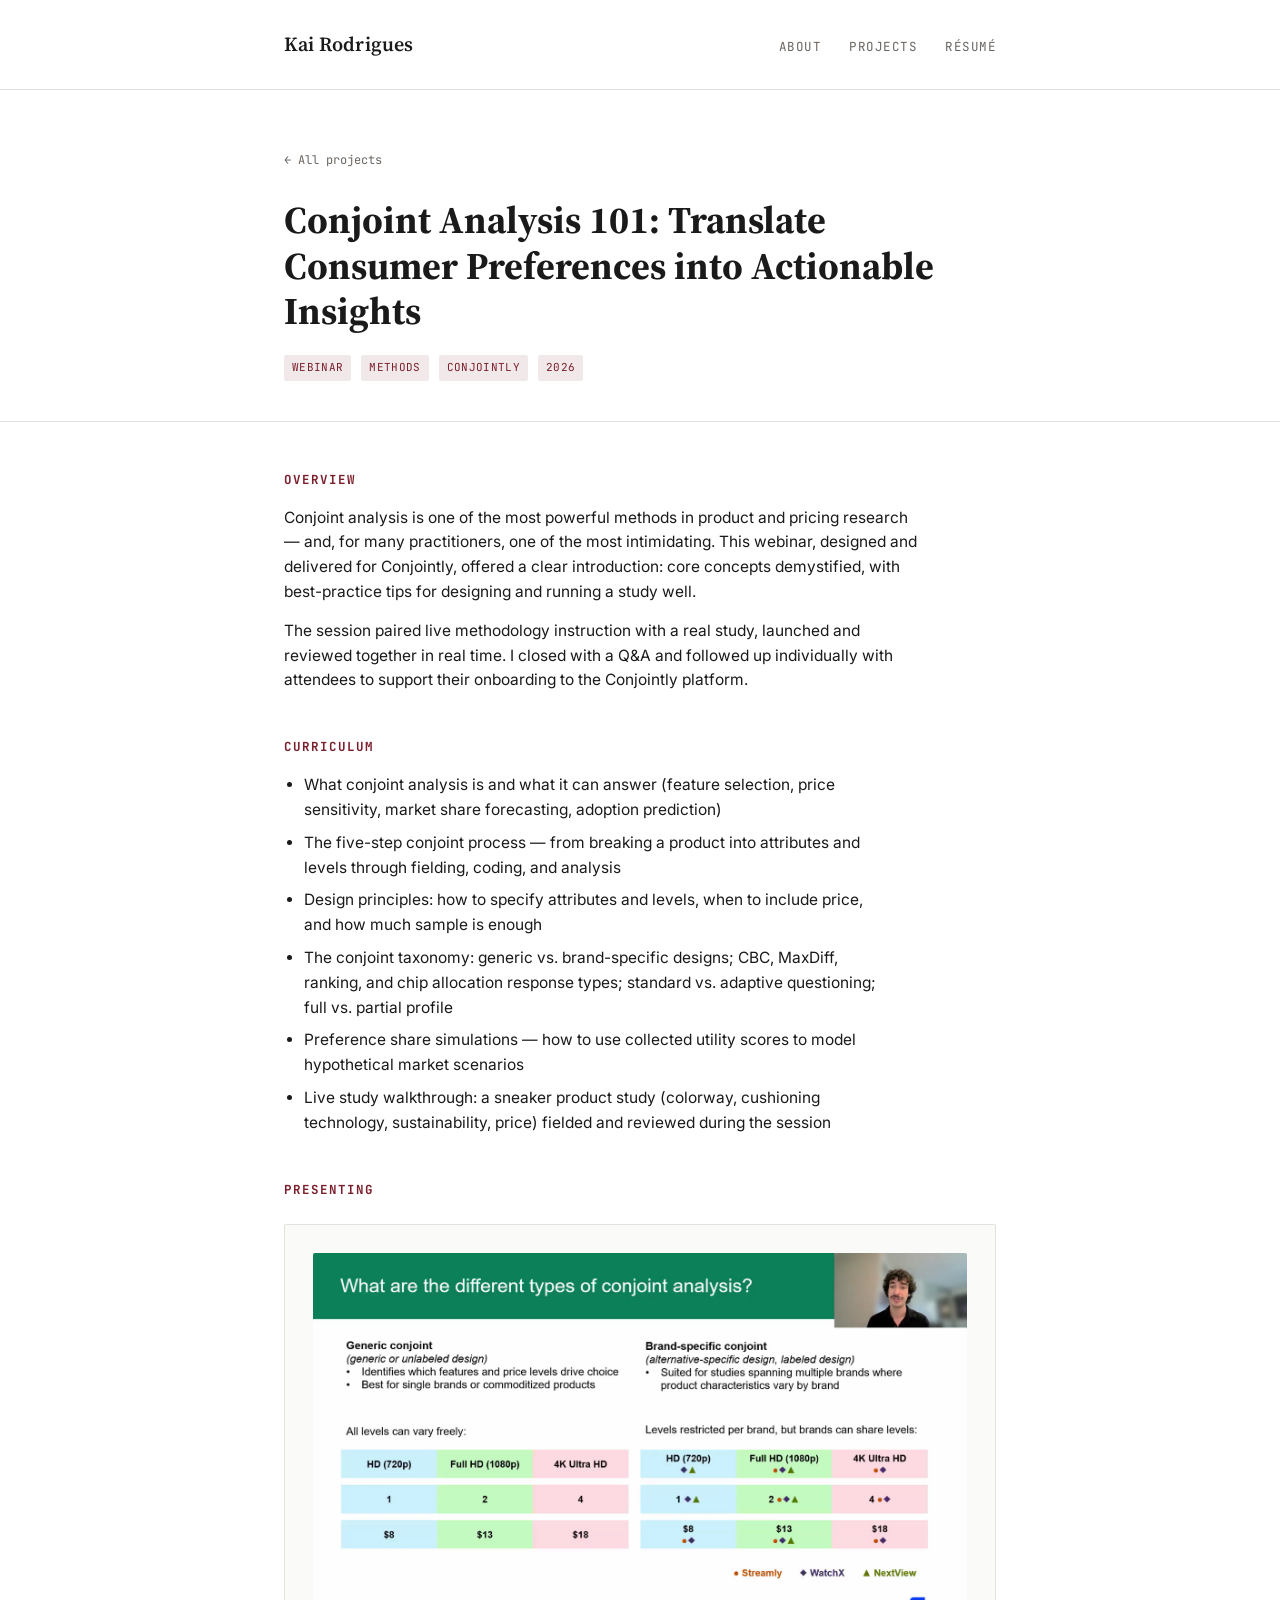
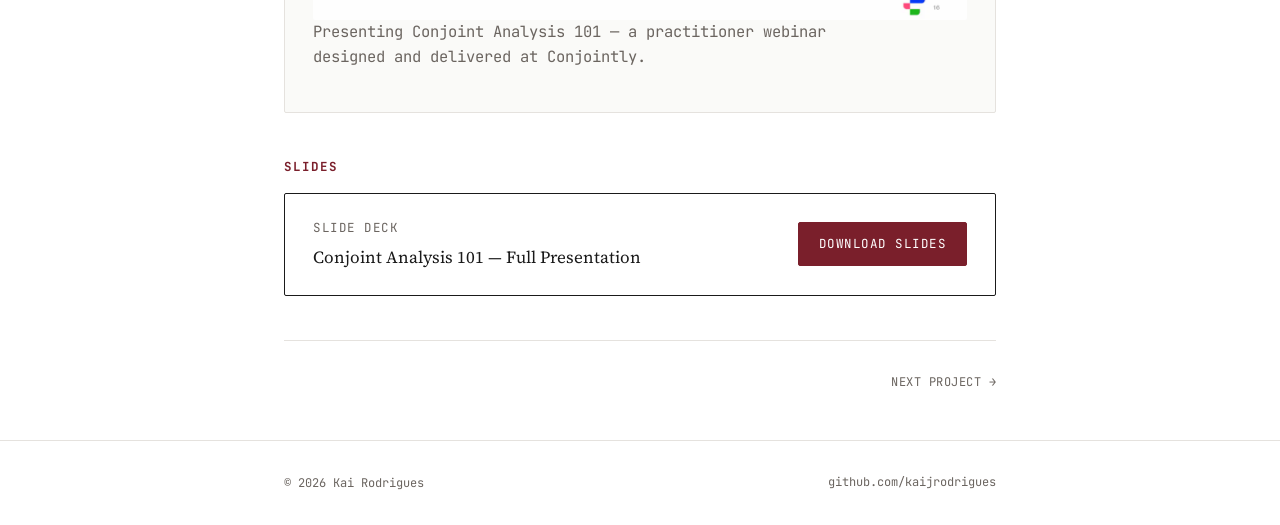
==== projects/project1.html @ 9edfd17b "Fixed presentation of Conjoint Analysis 101 image" ====
<!DOCTYPE html>
<html lang="en">
<head>
<meta charset="UTF-8">
<meta name="viewport" content="width=device-width, initial-scale=1.0">
<title>Conjoint Analysis 101 — Kai Rodrigues</title>
<meta name="description" content="Practitioner webinar designed and delivered by Kai Rodrigues on conjoint analysis methodology — from study design to preference share simulations.">
<link rel="stylesheet" href="../assets/style.css">
</head>
<body>

<header class="site-header">
  <div class="wrap">
    <span class="name">Kai Rodrigues</span>
    <nav>
      <a href="../index.html#about">About</a>
      <a href="../index.html#projects">Projects</a>
      <a href="../assets/resume.pdf">Résumé</a>
    </nav>
  </div>
</header>

<section class="project-hero">
  <div class="wrap">
    <a class="breadcrumb" href="../index.html#projects">&larr; All projects</a>
    <h1>Conjoint Analysis 101: Translate Consumer Preferences into Actionable Insights</h1>
    <div class="meta-row">
      <span class="tag">Webinar</span>
      <span class="tag">Methods</span>
      <span class="tag">Conjointly</span>
      <span class="tag">2026</span>
    </div>
  </div>
</section>

<div class="project-body">
  <div class="wrap">

    <section>
      <h2>Overview</h2>
      <p>
        Conjoint analysis is one of the most powerful methods in product and pricing
        research — and, for many practitioners, one of the most intimidating. This webinar,
        designed and delivered for Conjointly, offered a clear introduction: core concepts
        demystified, with best-practice tips for designing and running a study well.
      </p>
      <p>
        The session paired live methodology instruction with a real study, launched and
        reviewed together in real time. I closed with a Q&amp;A and followed up individually
        with attendees to support their onboarding to the Conjointly platform.
      </p>
    </section>

    <section>
      <h2>Curriculum</h2>
      <ul>
        <li>What conjoint analysis is and what it can answer (feature selection, price sensitivity, market share forecasting, adoption prediction)</li>
        <li>The five-step conjoint process — from breaking a product into attributes and levels through fielding, coding, and analysis</li>
        <li>Design principles: how to specify attributes and levels, when to include price, and how much sample is enough</li>
        <li>The conjoint taxonomy: generic vs. brand-specific designs; CBC, MaxDiff, ranking, and chip allocation response types; standard vs. adaptive questioning; full vs. partial profile</li>
        <li>Preference share simulations — how to use collected utility scores to model hypothetical market scenarios</li>
        <li>Live study walkthrough: a sneaker product study (colorway, cushioning technology, sustainability, price) fielded and reviewed during the session</li>
      </ul>
    </section>

    <section>
      <h2>Presenting</h2>
      <div class="figure">
        <img src="../assets/conjoint-webinar-presenting.png" alt="Kai Rodrigues presenting the Conjoint Analysis 101 webinar">
        <p class="figure-caption">Presenting Conjoint Analysis 101 — a practitioner webinar designed and delivered at Conjointly.</p>
      </div>
    </section>

    <section>
      <h2>Slides</h2>
      <div class="code-link-box">
        <div>
          <p class="label">Slide deck</p>
          <p class="repo-name">Conjoint Analysis 101 — Full Presentation</p>
        </div>
        <a class="btn primary" href="../assets/conjoint-analysis-101.pdf">Download slides</a>
      </div>
    </section>

    <nav class="prev-next">
      <span></span>
      <a href="project2.html">Next project &rarr;</a>
    </nav>

  </div>
</div>

<footer class="site-footer">
  <div class="wrap">
    <span>&copy; 2026 Kai Rodrigues</span>
    <a href="https://github.com/kaijrodrigues">github.com/kaijrodrigues</a>
  </div>
</footer>

</body>
</html>
---- assets/style.css ----
/* ============================================
   Kai Rodrigues — Portfolio
   Design system: white / ink / maroon
   ============================================ */

@import url('https://fonts.googleapis.com/css2?family=Source+Serif+4:opsz,wght@8..60,400;8..60,500;8..60,600&family=Inter:wght@400;500;600&family=JetBrains+Mono:wght@400;500&display=swap');

:root {
  --color-bg: #FFFFFF;
  --color-warm: #F7F4EF;
  --color-ink: #1A1A1A;
  --color-maroon: #7A1F2B;
  --color-maroon-dim: #7A1F2B1a;
  --color-muted: #6B6560;
  --color-line: #E5E2DE;

  --font-display: 'Source Serif 4', Georgia, serif;
  --font-body: 'Inter', -apple-system, sans-serif;
  --font-mono: 'JetBrains Mono', 'SF Mono', monospace;

  --content-width: 760px;
  --gutter: 24px;
}

* { box-sizing: border-box; }

html {
  scroll-behavior: smooth;
}

@media (prefers-reduced-motion: reduce) {
  html { scroll-behavior: auto; }
  * { animation-duration: 0.01ms !important; transition-duration: 0.01ms !important; }
}

body {
  margin: 0;
  background: var(--color-bg);
  color: var(--color-ink);
  font-family: var(--font-body);
  font-size: 16px;
  line-height: 1.6;
  -webkit-font-smoothing: antialiased;
}

a {
  color: var(--color-ink);
  text-decoration: none;
}

a:focus-visible,
button:focus-visible {
  outline: 2px solid var(--color-maroon);
  outline-offset: 3px;
}

.wrap {
  max-width: var(--content-width);
  margin: 0 auto;
  padding: 0 var(--gutter);
}

/* ---------- Header / Nav ---------- */

header.site-header {
  border-bottom: 1px solid var(--color-line);
  padding: 28px 0;
}

.site-header .wrap {
  display: flex;
  justify-content: space-between;
  align-items: baseline;
  flex-wrap: wrap;
  gap: 12px;
}

.site-header .name {
  font-family: var(--font-display);
  font-size: 20px;
  font-weight: 600;
  letter-spacing: 0.01em;
}

.site-header nav {
  display: flex;
  gap: 28px;
  font-family: var(--font-mono);
  font-size: 12.5px;
  letter-spacing: 0.04em;
  text-transform: uppercase;
}

.site-header nav a {
  color: var(--color-muted);
  position: relative;
  padding-bottom: 4px;
  transition: color 0.15s ease;
}

.site-header nav a:hover,
.site-header nav a.active {
  color: var(--color-ink);
}

.site-header nav a.active::after {
  content: '';
  position: absolute;
  left: 0;
  bottom: 0;
  width: 100%;
  height: 2px;
  background: var(--color-maroon);
}

/* ---------- Hero / About ---------- */

.hero {
  background: var(--color-warm);
  padding: 92px 0 72px;
  border-bottom: 1px solid var(--color-line);
}

.hero .eyebrow {
  font-family: var(--font-mono);
  font-size: 12.5px;
  letter-spacing: 0.08em;
  text-transform: uppercase;
  color: var(--color-maroon);
  margin: 0 0 18px;
  display: flex;
  align-items: center;
  gap: 10px;
}

.hero .eyebrow::before {
  content: '';
  width: 22px;
  height: 1px;
  background: var(--color-maroon);
}

.hero h1 {
  font-family: var(--font-display);
  font-size: clamp(34px, 5vw, 48px);
  line-height: 1.13;
  font-weight: 600;
  margin: 0 0 22px;
  max-width: 14ch;
}

.hero p.lede {
  font-size: 17px;
  color: var(--color-muted);
  max-width: 56ch;
  margin: 0 0 28px;
}

.hero .actions {
  display: flex;
  gap: 16px;
  flex-wrap: wrap;
}

.btn {
  font-family: var(--font-mono);
  font-size: 12.5px;
  letter-spacing: 0.04em;
  text-transform: uppercase;
  padding: 11px 20px;
  border: 1px solid var(--color-ink);
  border-radius: 2px;
  transition: background 0.15s ease, color 0.15s ease, border-color 0.15s ease;
  display: inline-flex;
  align-items: center;
  gap: 8px;
}

.btn:hover {
  background: var(--color-ink);
  color: var(--color-bg);
}

.btn.primary {
  background: var(--color-maroon);
  border-color: var(--color-maroon);
  color: var(--color-bg);
}

.btn.primary:hover {
  background: #5e1620;
  border-color: #5e1620;
}

/* ---------- About body ---------- */

.about-body {
  padding: 64px 0;
  border-bottom: 1px solid var(--color-line);
}

.about-body h2,
.section-heading {
  font-family: var(--font-mono);
  font-size: 12.5px;
  letter-spacing: 0.08em;
  text-transform: uppercase;
  color: var(--color-muted);
  margin: 0 0 24px;
  padding-bottom: 12px;
  border-bottom: 1px solid var(--color-line);
}

.about-body p {
  max-width: 62ch;
  margin: 0 0 16px;
  font-size: 15.5px;
}

.about-body p:last-child { margin-bottom: 0; }

/* ---------- Project Index ---------- */

.project-index {
  background: var(--color-warm);
  padding: 60px 0 80px;
}

.index-list {
  list-style: none;
  margin: 0;
  padding: 0;
}

.index-row {
  display: grid;
  grid-template-columns: 36px 1fr auto;
  gap: 20px;
  align-items: baseline;
  padding: 24px 12px 24px 0;
  border-bottom: 1px solid var(--color-line);
  border-radius: 3px;
  transition: padding-left 0.18s ease, background-color 0.18s ease;
}

.index-row:first-child {
  padding-top: 0;
}

.index-row a.row-link {
  position: absolute;
  inset: 0;
}

.index-row {
  position: relative;
}

.index-row:hover {
  padding-left: 8px;
  background-color: rgba(255, 255, 255, 0.72);
}

.index-row .num {
  font-family: var(--font-mono);
  font-size: 13px;
  color: var(--color-maroon);
}

.index-row .title-block h3 {
  font-family: var(--font-display);
  font-size: 19px;
  font-weight: 600;
  margin: 0 0 6px;
}

.index-row .title-block .finding {
  color: var(--color-muted);
  font-size: 14.5px;
  margin: 0;
  max-width: 52ch;
}

.index-row .tags {
  display: flex;
  gap: 8px;
  flex-wrap: wrap;
  justify-content: flex-end;
  align-self: center;
}

.tag {
  font-family: var(--font-mono);
  font-size: 11px;
  letter-spacing: 0.03em;
  text-transform: uppercase;
  color: var(--color-maroon);
  background: var(--color-maroon-dim);
  padding: 4px 8px;
  border-radius: 2px;
  white-space: nowrap;
}

/* ---------- Footer ---------- */

footer.site-footer {
  border-top: 1px solid var(--color-line);
  padding: 32px 0;
}

footer.site-footer .wrap {
  display: flex;
  justify-content: space-between;
  align-items: center;
  flex-wrap: wrap;
  gap: 12px;
  font-family: var(--font-mono);
  font-size: 12px;
  color: var(--color-muted);
}

footer.site-footer a {
  color: var(--color-muted);
  border-bottom: 1px solid transparent;
  transition: color 0.15s ease, border-color 0.15s ease;
}

footer.site-footer a:hover {
  color: var(--color-ink);
  border-color: var(--color-ink);
}

/* ---------- Project Detail Page ---------- */

.project-hero {
  padding: 56px 0 40px;
  border-bottom: 1px solid var(--color-line);
}

.breadcrumb {
  font-family: var(--font-mono);
  font-size: 12px;
  color: var(--color-muted);
  margin-bottom: 28px;
  display: inline-block;
}

.breadcrumb:hover { color: var(--color-maroon); }

.project-hero h1 {
  font-family: var(--font-display);
  font-size: clamp(28px, 4.5vw, 38px);
  line-height: 1.2;
  margin: 0 0 20px;
}

.meta-row {
  display: flex;
  gap: 10px;
  flex-wrap: wrap;
  margin-bottom: 0;
}

.project-body {
  padding: 48px 0;
}

.project-body section {
  margin-bottom: 44px;
}

.project-body section:last-child { margin-bottom: 0; }

.project-body h2 {
  font-family: var(--font-mono);
  font-size: 12.5px;
  letter-spacing: 0.08em;
  text-transform: uppercase;
  color: var(--color-maroon);
  margin: 0 0 16px;
}

.project-body p {
  max-width: 64ch;
  font-size: 15.5px;
  margin: 0 0 14px;
}

.project-body ul {
  max-width: 60ch;
  padding-left: 20px;
  font-size: 15.5px;
}

.project-body li { margin-bottom: 8px; }

.figure {
  border: 1px solid var(--color-line);
  border-radius: 2px;
  padding: 28px;
  background: #FAFAF8;
  margin: 24px 0;
}

.figure img {
  width: 100%;
  display: block;
  border-radius: 2px;
}

.figure-caption {
  font-family: var(--font-mono);
  font-size: 12px;
  color: var(--color-muted);
  margin-top: 14px;
  margin-bottom: 0;
}

.code-link-box {
  border: 1px solid var(--color-ink);
  border-radius: 2px;
  padding: 24px 28px;
  display: flex;
  justify-content: space-between;
  align-items: center;
  flex-wrap: wrap;
  gap: 16px;
}

.code-link-box .label {
  font-family: var(--font-mono);
  font-size: 12.5px;
  color: var(--color-muted);
  letter-spacing: 0.04em;
  text-transform: uppercase;
  margin: 0 0 6px;
}

.code-link-box .repo-name {
  font-family: var(--font-display);
  font-size: 17px;
  margin: 0;
}

.prev-next {
  display: flex;
  justify-content: space-between;
  border-top: 1px solid var(--color-line);
  padding-top: 32px;
  margin-top: 8px;
}

.prev-next a {
  font-family: var(--font-mono);
  font-size: 12px;
  text-transform: uppercase;
  letter-spacing: 0.04em;
  color: var(--color-muted);
}

.prev-next a:hover { color: var(--color-maroon); }

/* ---------- Responsive ---------- */

@media (max-width: 600px) {
  .index-row {
    grid-template-columns: 1fr;
    gap: 10px;
  }
  .index-row .tags {
    justify-content: flex-start;
  }
  .site-header nav {
    gap: 16px;
  }
  .hero { padding: 56px 0 48px; }
  .code-link-box { flex-direction: column; align-items: flex-start; }
}
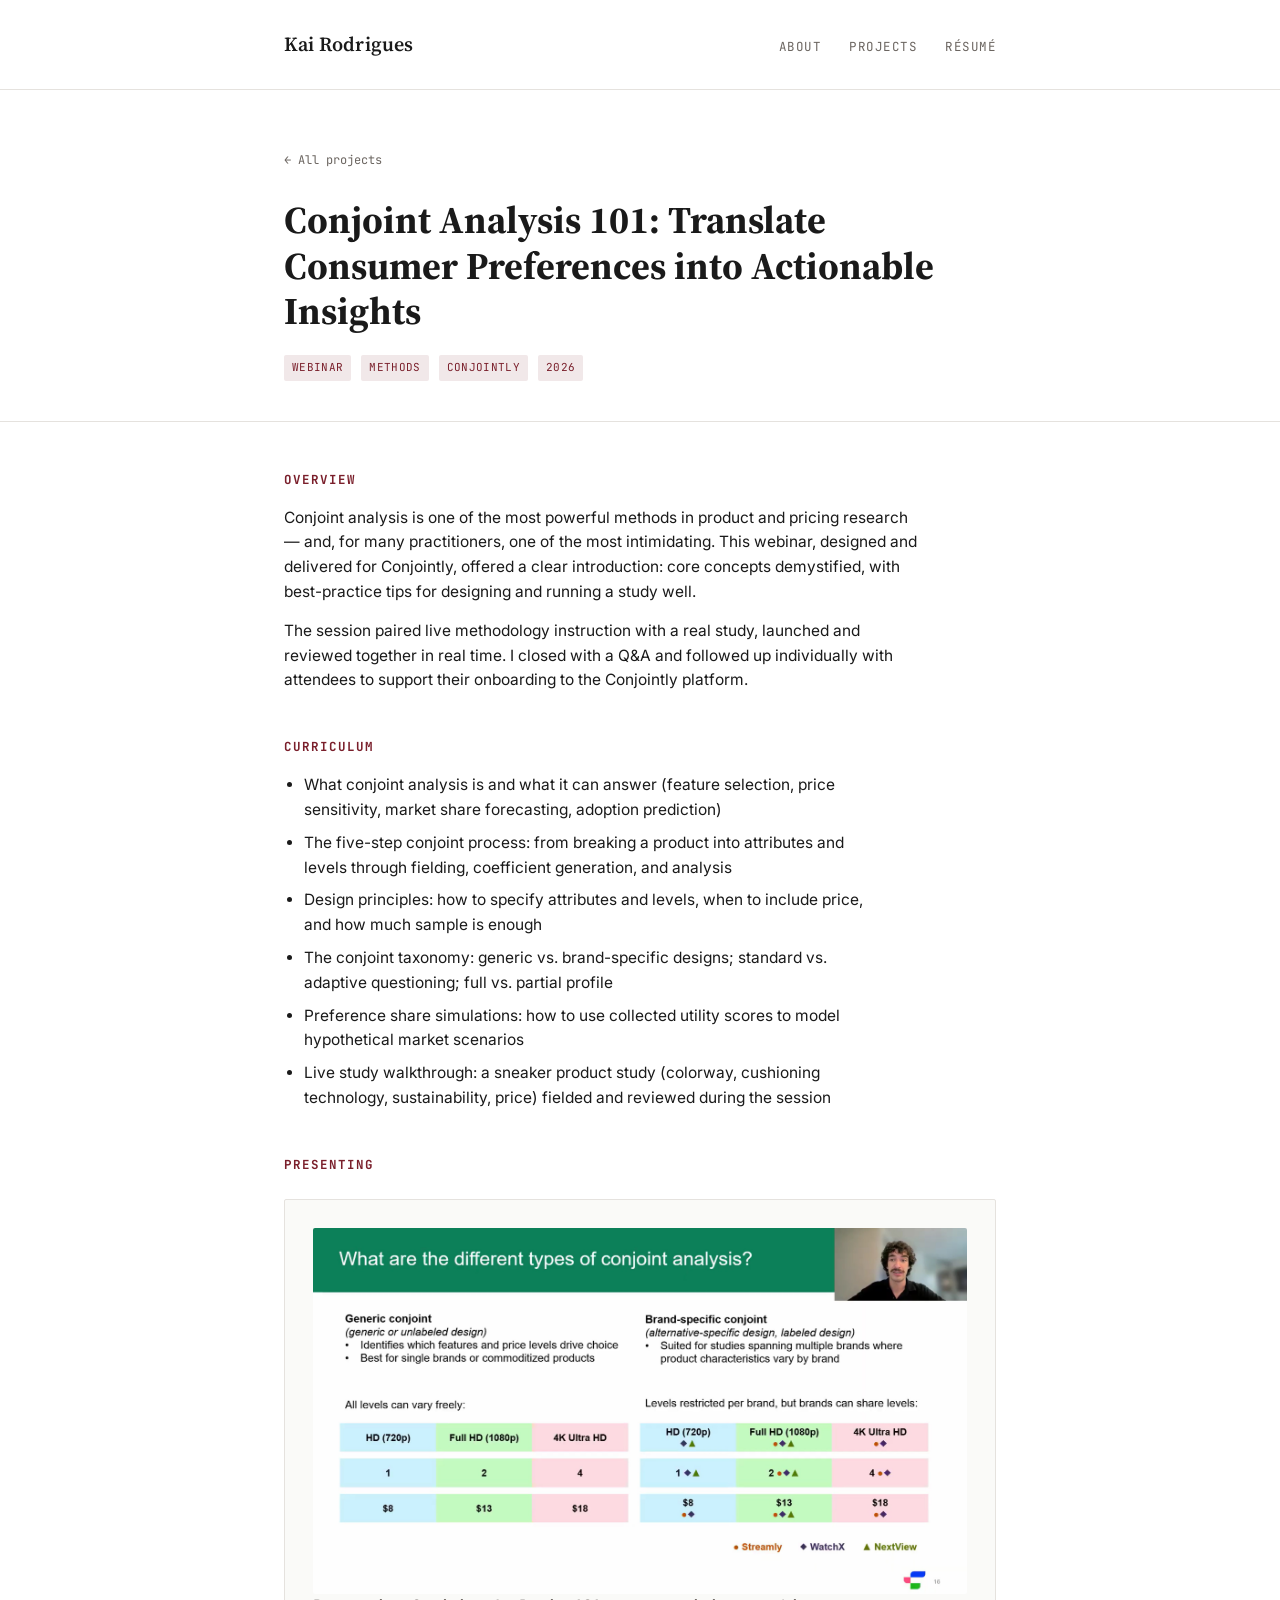
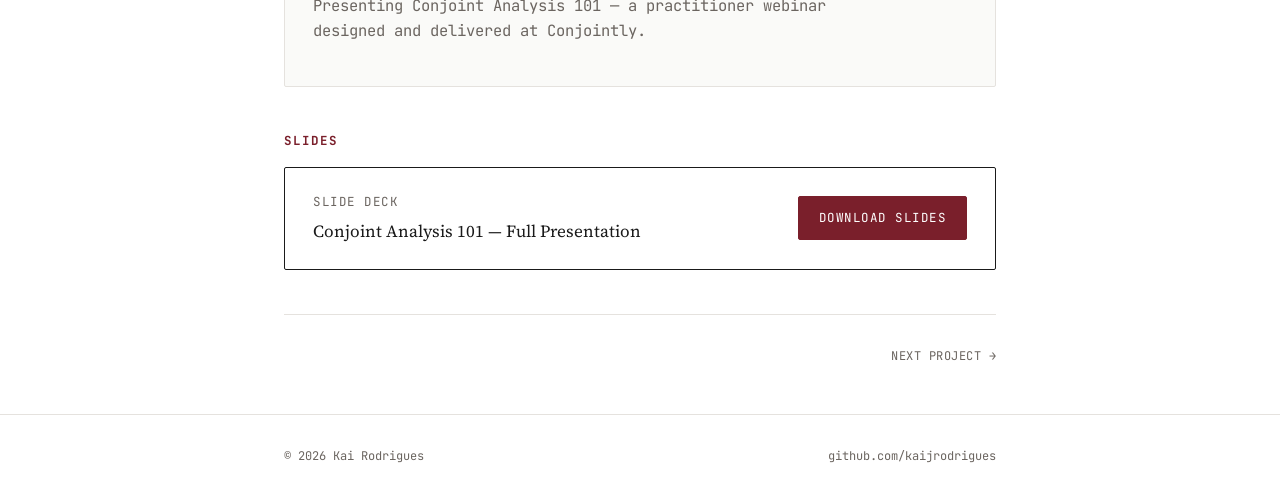
==== commit 9e3a4d4b: "More minor changes + webinar picture made into JPG" ====
--- a/projects/project1.html
+++ b/projects/project1.html
@@ -55,10 +55,10 @@
       <h2>Curriculum</h2>
       <ul>
         <li>What conjoint analysis is and what it can answer (feature selection, price sensitivity, market share forecasting, adoption prediction)</li>
-        <li>The five-step conjoint process — from breaking a product into attributes and levels through fielding, coding, and analysis</li>
+        <li>The five-step conjoint process: from breaking a product into attributes and levels through fielding, coefficient generation, and analysis</li>
         <li>Design principles: how to specify attributes and levels, when to include price, and how much sample is enough</li>
-        <li>The conjoint taxonomy: generic vs. brand-specific designs; CBC, MaxDiff, ranking, and chip allocation response types; standard vs. adaptive questioning; full vs. partial profile</li>
-        <li>Preference share simulations — how to use collected utility scores to model hypothetical market scenarios</li>
+        <li>The conjoint taxonomy: generic vs. brand-specific designs; standard vs. adaptive questioning; full vs. partial profile</li>
+        <li>Preference share simulations: how to use collected utility scores to model hypothetical market scenarios</li>
         <li>Live study walkthrough: a sneaker product study (colorway, cushioning technology, sustainability, price) fielded and reviewed during the session</li>
       </ul>
     </section>
@@ -66,7 +66,7 @@
     <section>
       <h2>Presenting</h2>
       <div class="figure">
-        <img src="../assets/conjoint-webinar-presenting.png" alt="Kai Rodrigues presenting the Conjoint Analysis 101 webinar">
+        <img src="../assets/conjoint-webinar-presenting.jpg" alt="Kai Rodrigues presenting the Conjoint Analysis 101 webinar">
         <p class="figure-caption">Presenting Conjoint Analysis 101 — a practitioner webinar designed and delivered at Conjointly.</p>
       </div>
     </section>
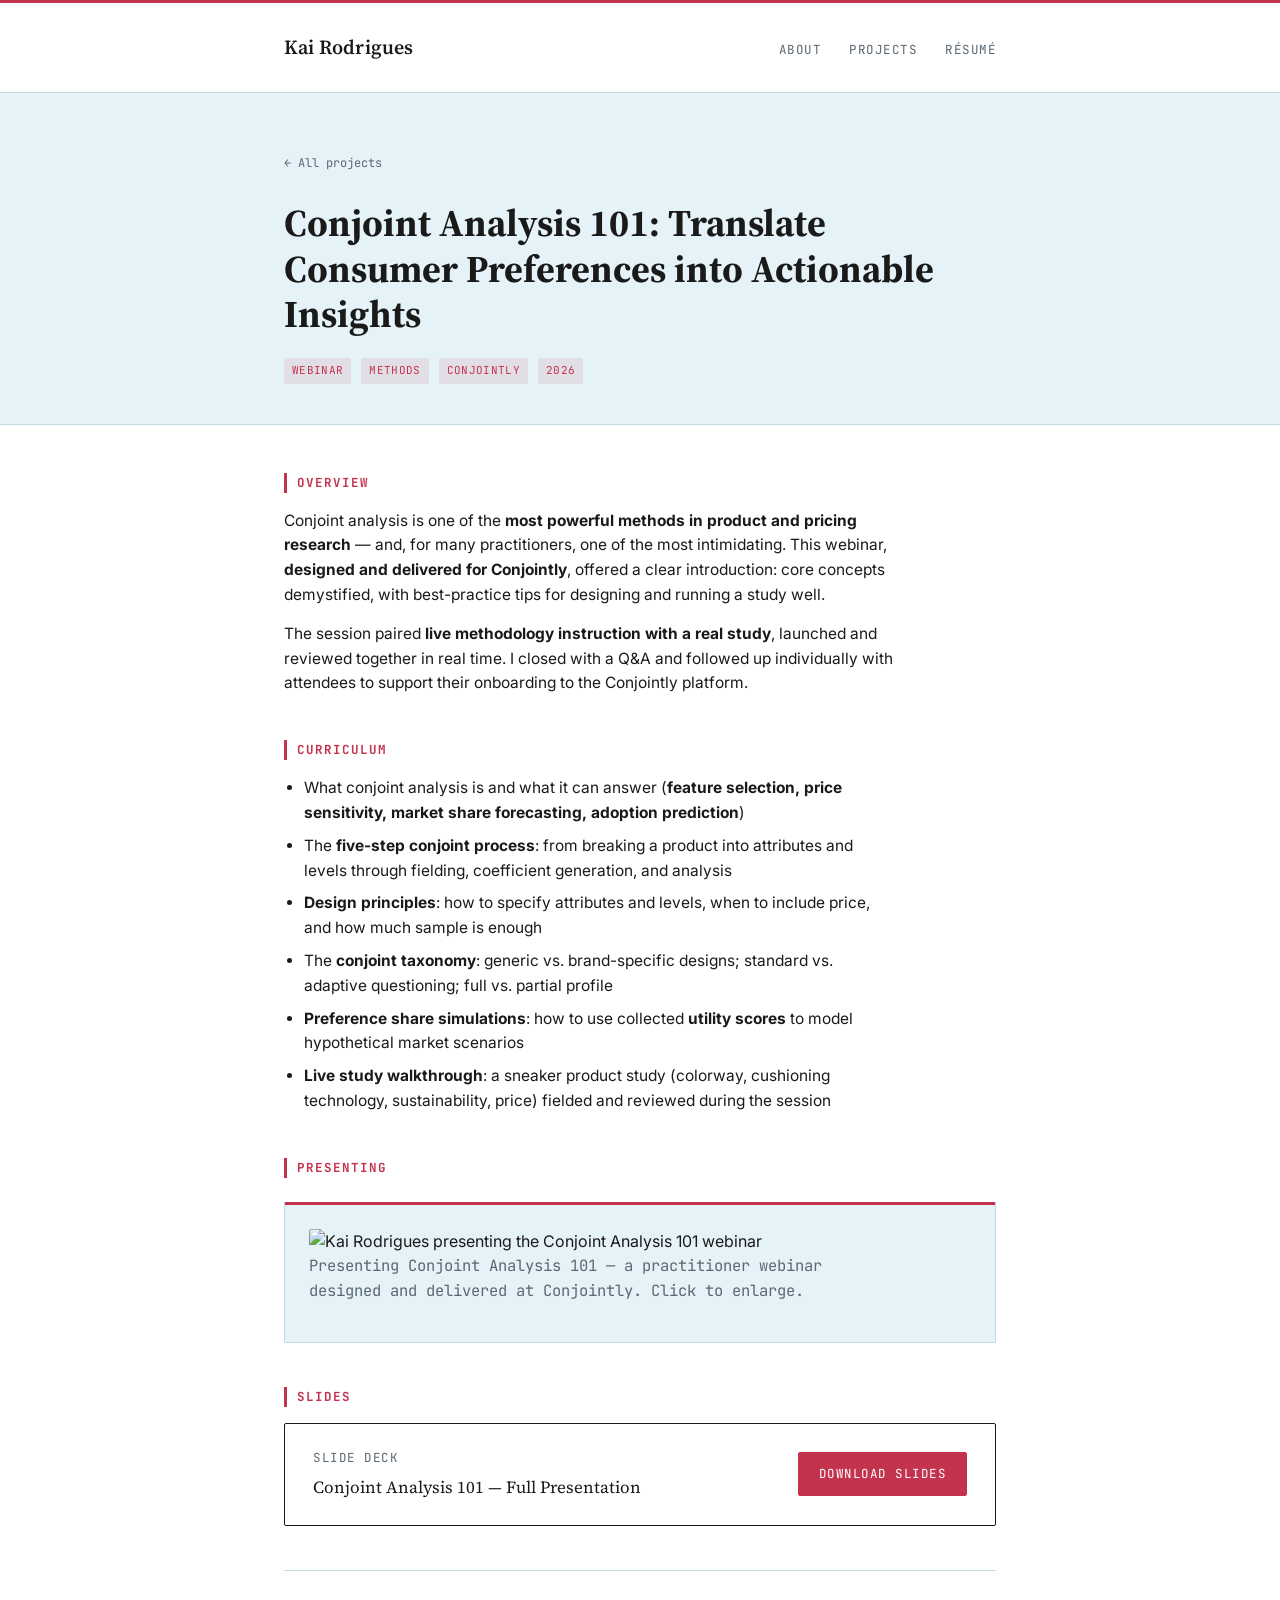
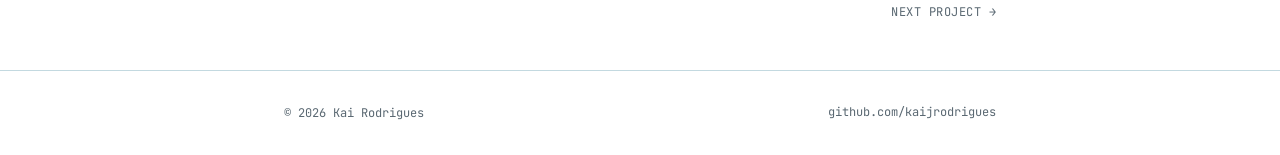
==== commit ad31a203: "Style changes" ====
--- a/projects/project1.html
+++ b/projects/project1.html
@@ -39,13 +39,13 @@
     <section>
       <h2>Overview</h2>
       <p>
-        Conjoint analysis is one of the most powerful methods in product and pricing
-        research — and, for many practitioners, one of the most intimidating. This webinar,
-        designed and delivered for Conjointly, offered a clear introduction: core concepts
+        Conjoint analysis is one of the <strong>most powerful methods in product and pricing
+        research</strong> — and, for many practitioners, one of the most intimidating. This webinar,
+        <strong>designed and delivered for Conjointly</strong>, offered a clear introduction: core concepts
         demystified, with best-practice tips for designing and running a study well.
       </p>
       <p>
-        The session paired live methodology instruction with a real study, launched and
+        The session paired <strong>live methodology instruction with a real study</strong>, launched and
         reviewed together in real time. I closed with a Q&amp;A and followed up individually
         with attendees to support their onboarding to the Conjointly platform.
       </p>
@@ -54,20 +54,20 @@
     <section>
       <h2>Curriculum</h2>
       <ul>
-        <li>What conjoint analysis is and what it can answer (feature selection, price sensitivity, market share forecasting, adoption prediction)</li>
-        <li>The five-step conjoint process: from breaking a product into attributes and levels through fielding, coefficient generation, and analysis</li>
-        <li>Design principles: how to specify attributes and levels, when to include price, and how much sample is enough</li>
-        <li>The conjoint taxonomy: generic vs. brand-specific designs; standard vs. adaptive questioning; full vs. partial profile</li>
-        <li>Preference share simulations: how to use collected utility scores to model hypothetical market scenarios</li>
-        <li>Live study walkthrough: a sneaker product study (colorway, cushioning technology, sustainability, price) fielded and reviewed during the session</li>
+        <li>What conjoint analysis is and what it can answer (<strong>feature selection, price sensitivity, market share forecasting, adoption prediction</strong>)</li>
+        <li>The <strong>five-step conjoint process</strong>: from breaking a product into attributes and levels through fielding, coefficient generation, and analysis</li>
+        <li><strong>Design principles</strong>: how to specify attributes and levels, when to include price, and how much sample is enough</li>
+        <li>The <strong>conjoint taxonomy</strong>: generic vs. brand-specific designs; standard vs. adaptive questioning; full vs. partial profile</li>
+        <li><strong>Preference share simulations</strong>: how to use collected <strong>utility scores</strong> to model hypothetical market scenarios</li>
+        <li><strong>Live study walkthrough</strong>: a sneaker product study (colorway, cushioning technology, sustainability, price) fielded and reviewed during the session</li>
       </ul>
     </section>
 
     <section>
       <h2>Presenting</h2>
       <div class="figure">
-        <img src="../assets/conjoint-webinar-presenting.jpg" alt="Kai Rodrigues presenting the Conjoint Analysis 101 webinar">
-        <p class="figure-caption">Presenting Conjoint Analysis 101 — a practitioner webinar designed and delivered at Conjointly.</p>
+        <img class="zoomable" src="../assets/conjoint-webinar-presenting.jpg" alt="Kai Rodrigues presenting the Conjoint Analysis 101 webinar">
+        <p class="figure-caption">Presenting Conjoint Analysis 101 — a practitioner webinar designed and delivered at Conjointly. Click to enlarge.</p>
       </div>
     </section>
 
@@ -97,5 +97,27 @@
   </div>
 </footer>
 
+<div class="lightbox-overlay" id="lightbox" role="dialog" aria-modal="true" aria-label="Image zoom">
+  <img id="lightbox-img" src="" alt="">
+</div>
+
+<script>
+  const overlay = document.getElementById('lightbox');
+  const lbImg = document.getElementById('lightbox-img');
+  document.querySelectorAll('img.zoomable').forEach(function(img) {
+    img.addEventListener('click', function() {
+      lbImg.src = img.src;
+      lbImg.alt = img.alt;
+      overlay.classList.add('open');
+    });
+  });
+  overlay.addEventListener('click', function(e) {
+    if (e.target === overlay) overlay.classList.remove('open');
+  });
+  document.addEventListener('keydown', function(e) {
+    if (e.key === 'Escape') overlay.classList.remove('open');
+  });
+</script>
+
 </body>
 </html>
--- a/assets/style.css
+++ b/assets/style.css
@@ -1,18 +1,18 @@
 /* ============================================
    Kai Rodrigues — Portfolio
-   Design system: white / ink / maroon
+   Design system: white / ink / cherry / ice
    ============================================ */
 
 @import url('https://fonts.googleapis.com/css2?family=Source+Serif+4:opsz,wght@8..60,400;8..60,500;8..60,600&family=Inter:wght@400;500;600&family=JetBrains+Mono:wght@400;500&display=swap');
 
 :root {
   --color-bg: #FFFFFF;
-  --color-warm: #F7F4EF;
+  --color-warm: #E5F2F7;
   --color-ink: #1A1A1A;
-  --color-maroon: #7A1F2B;
-  --color-maroon-dim: #7A1F2B1a;
-  --color-muted: #6B6560;
-  --color-line: #E5E2DE;
+  --color-maroon: #C4334E;
+  --color-maroon-dim: #C4334E1A;
+  --color-muted: #5A6872;
+  --color-line: #C3D9E0;
 
   --font-display: 'Source Serif 4', Georgia, serif;
   --font-body: 'Inter', -apple-system, sans-serif;
@@ -63,6 +63,7 @@
 /* ---------- Header / Nav ---------- */
 
 header.site-header {
+  border-top: 3px solid var(--color-maroon);
   border-bottom: 1px solid var(--color-line);
   padding: 28px 0;
 }
@@ -188,8 +189,8 @@
 }
 
 .btn.primary:hover {
-  background: #5e1620;
-  border-color: #5e1620;
+  background: #A52B42;
+  border-color: #A52B42;
 }
 
 /* ---------- About body ---------- */
@@ -333,6 +334,7 @@
 /* ---------- Project Detail Page ---------- */
 
 .project-hero {
+  background: var(--color-warm);
   padding: 56px 0 40px;
   border-bottom: 1px solid var(--color-line);
 }
@@ -378,6 +380,8 @@
   text-transform: uppercase;
   color: var(--color-maroon);
   margin: 0 0 16px;
+  padding-left: 10px;
+  border-left: 3px solid var(--color-maroon);
 }
 
 .project-body p {
@@ -396,9 +400,10 @@
 
 .figure {
   border: 1px solid var(--color-line);
+  border-top: 3px solid var(--color-maroon);
   border-radius: 2px;
-  padding: 28px;
-  background: #FAFAF8;
+  padding: 24px;
+  background: var(--color-warm);
   margin: 24px 0;
 }
 
@@ -408,6 +413,15 @@
   border-radius: 2px;
 }
 
+.figure img.zoomable {
+  cursor: zoom-in;
+  transition: opacity 0.15s ease;
+}
+
+.figure img.zoomable:hover {
+  opacity: 0.88;
+}
+
 .figure-caption {
   font-family: var(--font-mono);
   font-size: 12px;
@@ -459,6 +473,40 @@
 }
 
 .prev-next a:hover { color: var(--color-maroon); }
+
+/* ---------- Lightbox ---------- */
+
+.lightbox-overlay {
+  display: none;
+  position: fixed;
+  inset: 0;
+  background: rgba(8, 18, 22, 0.9);
+  z-index: 1000;
+  justify-content: center;
+  align-items: center;
+  cursor: zoom-out;
+  backdrop-filter: blur(6px);
+  -webkit-backdrop-filter: blur(6px);
+}
+
+.lightbox-overlay.open {
+  display: flex;
+}
+
+.lightbox-overlay img {
+  max-width: 90vw;
+  max-height: 90vh;
+  object-fit: contain;
+  border-radius: 2px;
+  box-shadow: 0 32px 96px rgba(0, 0, 0, 0.6);
+  animation: lb-in 0.18s ease;
+  cursor: default;
+}
+
+@keyframes lb-in {
+  from { opacity: 0; transform: scale(0.97); }
+  to   { opacity: 1; transform: scale(1); }
+}
 
 /* ---------- Responsive ---------- */
 
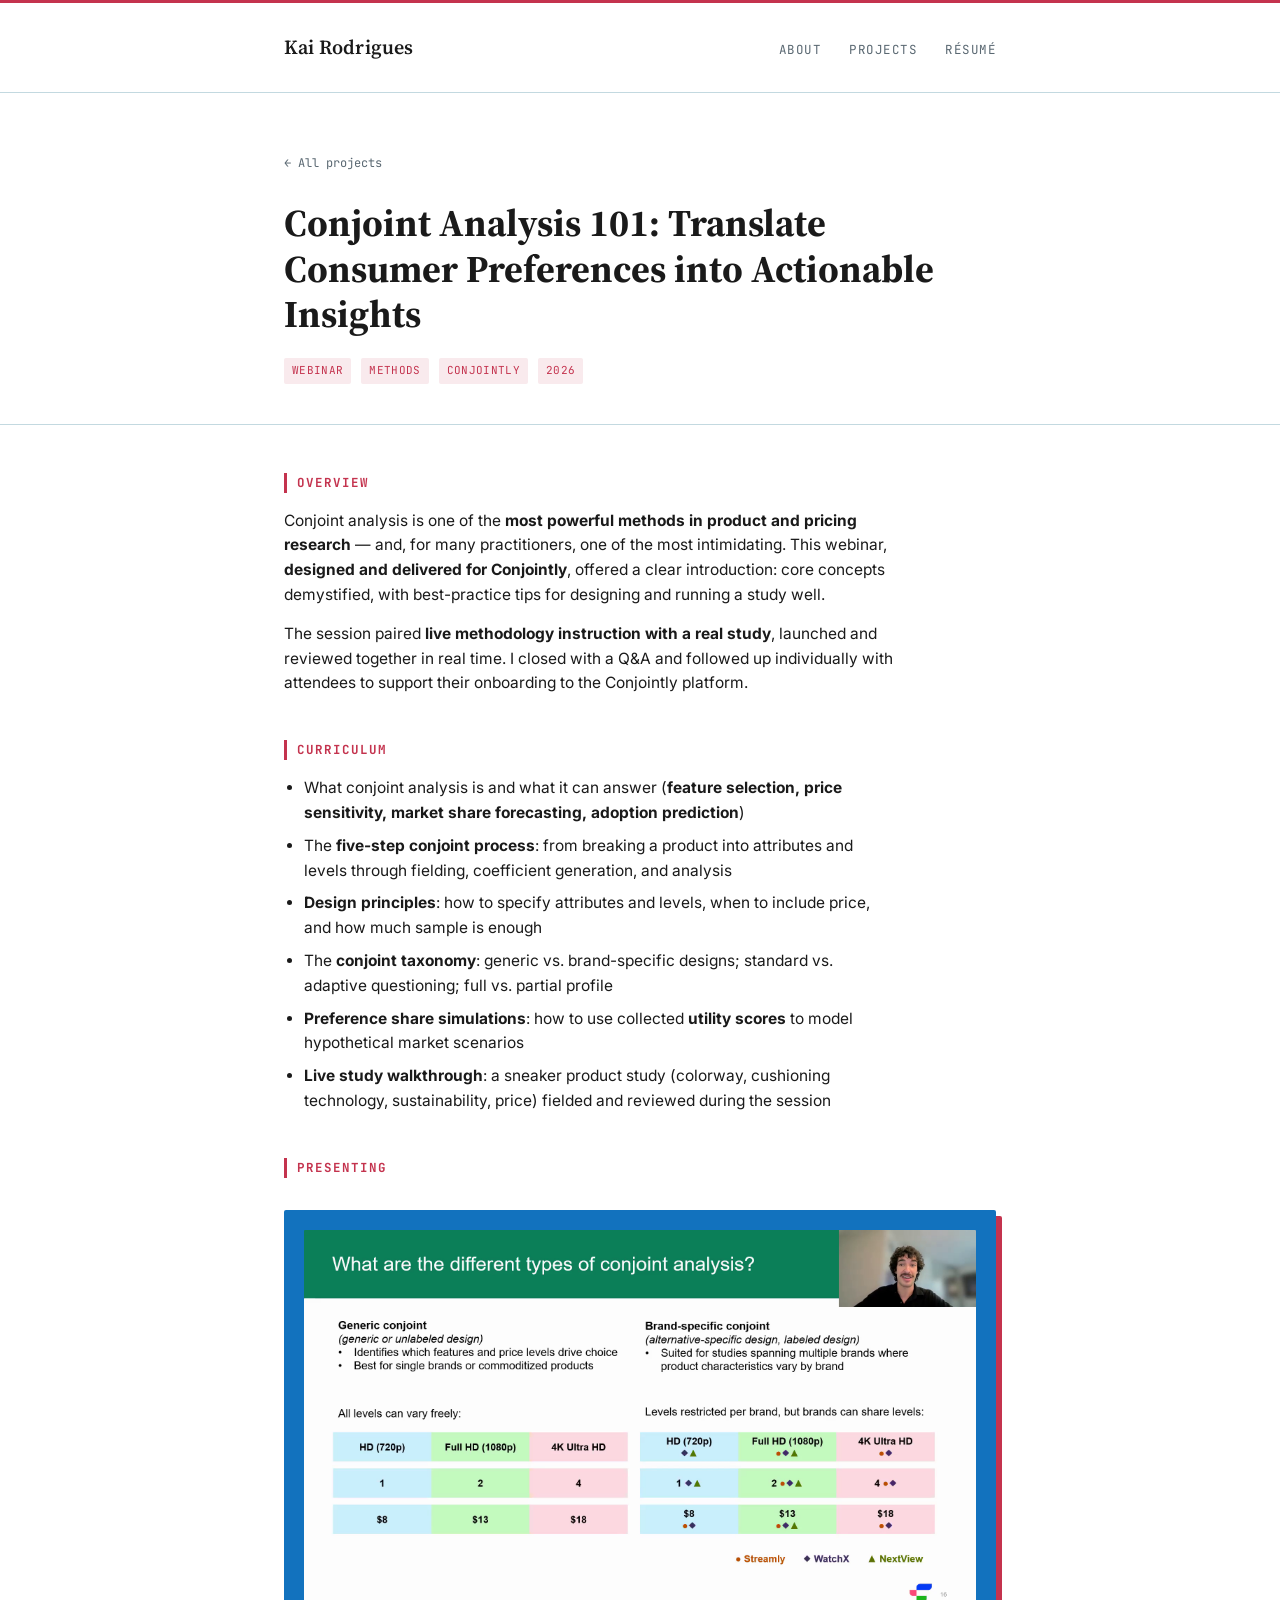
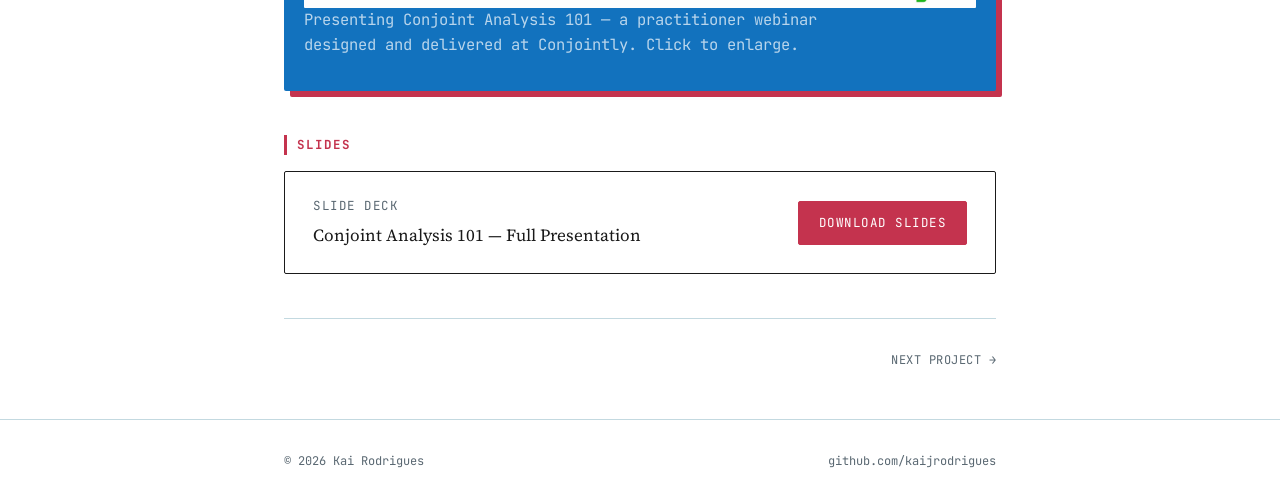
==== commit 272390f5: "Fix webinar image (again)" ====
--- a/projects/project1.html
+++ b/projects/project1.html
@@ -66,7 +66,7 @@
     <section>
       <h2>Presenting</h2>
       <div class="figure">
-        <img class="zoomable" src="../assets/conjoint-webinar-presenting.jpg" alt="Kai Rodrigues presenting the Conjoint Analysis 101 webinar">
+        <img class="zoomable" src="../assets/conjoint-webinar-presenting.png" alt="Kai Rodrigues presenting the Conjoint Analysis 101 webinar">
         <p class="figure-caption">Presenting Conjoint Analysis 101 — a practitioner webinar designed and delivered at Conjointly. Click to enlarge.</p>
       </div>
     </section>
--- a/assets/style.css
+++ b/assets/style.css
@@ -1,22 +1,23 @@
 /* ============================================
    Kai Rodrigues — Portfolio
-   Design system: white / ink / cherry / ice
+   Design system: white / ink / cherry / dash-blue
    ============================================ */
 
 @import url('https://fonts.googleapis.com/css2?family=Source+Serif+4:opsz,wght@8..60,400;8..60,500;8..60,600&family=Inter:wght@400;500;600&family=JetBrains+Mono:wght@400;500&display=swap');
 
 :root {
-  --color-bg: #FFFFFF;
-  --color-warm: #E5F2F7;
-  --color-ink: #1A1A1A;
-  --color-maroon: #C4334E;
+  --color-bg:         #FFFFFF;
+  --color-warm:       #EDF6FA;
+  --color-ink:        #1A1A1A;
+  --color-maroon:     #C4334E;
   --color-maroon-dim: #C4334E1A;
-  --color-muted: #5A6872;
-  --color-line: #C3D9E0;
+  --color-muted:      #5A6872;
+  --color-line:       #C3D9E0;
+  --color-dash:       #1272BE;
 
   --font-display: 'Source Serif 4', Georgia, serif;
-  --font-body: 'Inter', -apple-system, sans-serif;
-  --font-mono: 'JetBrains Mono', 'SF Mono', monospace;
+  --font-body:    'Inter', -apple-system, sans-serif;
+  --font-mono:    'JetBrains Mono', 'SF Mono', monospace;
 
   --content-width: 760px;
   --gutter: 24px;
@@ -24,9 +25,7 @@
 
 * { box-sizing: border-box; }
 
-html {
-  scroll-behavior: smooth;
-}
+html { scroll-behavior: smooth; }
 
 @media (prefers-reduced-motion: reduce) {
   html { scroll-behavior: auto; }
@@ -43,10 +42,7 @@
   -webkit-font-smoothing: antialiased;
 }
 
-a {
-  color: var(--color-ink);
-  text-decoration: none;
-}
+a { color: var(--color-ink); text-decoration: none; }
 
 a:focus-visible,
 button:focus-visible {
@@ -100,54 +96,102 @@
 }
 
 .site-header nav a:hover,
-.site-header nav a.active {
-  color: var(--color-ink);
-}
+.site-header nav a.active { color: var(--color-ink); }
 
 .site-header nav a.active::after {
   content: '';
   position: absolute;
-  left: 0;
-  bottom: 0;
-  width: 100%;
-  height: 2px;
+  left: 0; bottom: 0;
+  width: 100%; height: 2px;
   background: var(--color-maroon);
 }
 
-/* ---------- Hero / About ---------- */
+/* ---------- Hero ---------- */
 
 .hero {
-  background: var(--color-warm);
-  padding: 92px 0 72px;
+  padding: 64px 0 56px;
   border-bottom: 1px solid var(--color-line);
 }
 
-.hero .eyebrow {
+.hero-grid {
+  display: grid;
+  grid-template-columns: 1fr 210px;
+  gap: 32px;
+  align-items: start;
+  margin-bottom: 36px;
+}
+
+/* Dashboard panel — the blue box */
+.hero-panel {
+  background: var(--color-dash);
+  padding: 40px;
+  border-radius: 2px;
+  box-shadow: 6px 6px 0 var(--color-maroon);
+}
+
+.hero-panel .eyebrow {
   font-family: var(--font-mono);
   font-size: 12.5px;
   letter-spacing: 0.08em;
   text-transform: uppercase;
-  color: var(--color-maroon);
+  color: rgba(255, 255, 255, 0.65);
   margin: 0 0 18px;
   display: flex;
   align-items: center;
   gap: 10px;
 }
 
-.hero .eyebrow::before {
+.hero-panel .eyebrow::before {
   content: '';
   width: 22px;
   height: 1px;
-  background: var(--color-maroon);
-}
-
-.hero h1 {
+  background: rgba(255, 255, 255, 0.4);
+  flex-shrink: 0;
+}
+
+.hero-panel h1 {
   font-family: var(--font-display);
-  font-size: clamp(34px, 5vw, 48px);
-  line-height: 1.13;
+  font-size: clamp(26px, 4vw, 38px);
+  line-height: 1.15;
   font-weight: 600;
-  margin: 0 0 22px;
-  max-width: 14ch;
+  color: #FFFFFF;
+  margin: 0;
+  max-width: none;
+}
+
+/* Headshot slot — 3:4 ratio */
+.hero-photo {
+  aspect-ratio: 3 / 4;
+  border-radius: 2px;
+  overflow: hidden;
+  background: var(--color-warm);
+  border: 2px dashed var(--color-line);
+  display: flex;
+  align-items: center;
+  justify-content: center;
+  position: relative;
+}
+
+.hero-photo::after {
+  content: '── headshot ──';
+  font-family: var(--font-mono);
+  font-size: 10px;
+  color: var(--color-muted);
+  text-transform: uppercase;
+  letter-spacing: 0.06em;
+  opacity: 0.6;
+}
+
+.hero-photo:has(img)::after { display: none; }
+
+.hero-photo img {
+  position: absolute;
+  inset: 0;
+  width: 100%;
+  height: 100%;
+  object-fit: cover;
+  object-position: top;
+  display: block;
 }
 
 .hero p.lede {
@@ -162,6 +206,8 @@
   gap: 16px;
   flex-wrap: wrap;
 }
+
+/* ---------- Buttons ---------- */
 
 .btn {
   font-family: var(--font-mono);
@@ -223,7 +269,6 @@
 /* ---------- Project Index ---------- */
 
 .project-index {
-  background: var(--color-warm);
   padding: 60px 0 80px;
 }
 
@@ -242,24 +287,16 @@
   border-bottom: 1px solid var(--color-line);
   border-radius: 3px;
   transition: padding-left 0.18s ease, background-color 0.18s ease;
-}
-
-.index-row:first-child {
-  padding-top: 0;
-}
-
-.index-row a.row-link {
-  position: absolute;
-  inset: 0;
-}
-
-.index-row {
   position: relative;
 }
+
+.index-row:first-child { padding-top: 0; }
+
+.index-row a.row-link { position: absolute; inset: 0; }
 
 .index-row:hover {
   padding-left: 8px;
-  background-color: rgba(255, 255, 255, 0.72);
+  background-color: rgba(18, 114, 190, 0.05);
 }
 
 .index-row .num {
@@ -334,7 +371,6 @@
 /* ---------- Project Detail Page ---------- */
 
 .project-hero {
-  background: var(--color-warm);
   padding: 56px 0 40px;
   border-bottom: 1px solid var(--color-line);
 }
@@ -398,19 +434,20 @@
 
 .project-body li { margin-bottom: 8px; }
 
+/* ---------- Figure / Dashboard Image Panel ---------- */
+
 .figure {
-  border: 1px solid var(--color-line);
-  border-top: 3px solid var(--color-maroon);
-  border-radius: 2px;
-  padding: 24px;
-  background: var(--color-warm);
-  margin: 24px 0;
+  background: var(--color-dash);
+  border-radius: 2px;
+  padding: 20px;
+  margin: 32px 0;
+  box-shadow: 6px 6px 0 var(--color-maroon);
 }
 
 .figure img {
   width: 100%;
   display: block;
-  border-radius: 2px;
+  border-radius: 1px;
 }
 
 .figure img.zoomable {
@@ -418,17 +455,17 @@
   transition: opacity 0.15s ease;
 }
 
-.figure img.zoomable:hover {
-  opacity: 0.88;
-}
+.figure img.zoomable:hover { opacity: 0.88; }
 
 .figure-caption {
   font-family: var(--font-mono);
   font-size: 12px;
-  color: var(--color-muted);
-  margin-top: 14px;
-  margin-bottom: 0;
-}
+  color: rgba(255, 255, 255, 0.7);
+  margin-top: 20px;
+  margin-bottom: 4px;
+}
+
+/* ---------- Slides box ---------- */
 
 .code-link-box {
   border: 1px solid var(--color-ink);
@@ -489,9 +526,7 @@
   -webkit-backdrop-filter: blur(6px);
 }
 
-.lightbox-overlay.open {
-  display: flex;
-}
+.lightbox-overlay.open { display: flex; }
 
 .lightbox-overlay img {
   max-width: 90vw;
@@ -511,16 +546,21 @@
 /* ---------- Responsive ---------- */
 
 @media (max-width: 600px) {
+  .hero-grid {
+    grid-template-columns: 1fr;
+  }
+  .hero-photo {
+    max-height: 320px;
+  }
+  .hero-panel {
+    box-shadow: 4px 4px 0 var(--color-maroon);
+  }
   .index-row {
     grid-template-columns: 1fr;
     gap: 10px;
   }
-  .index-row .tags {
-    justify-content: flex-start;
-  }
-  .site-header nav {
-    gap: 16px;
-  }
-  .hero { padding: 56px 0 48px; }
+  .index-row .tags { justify-content: flex-start; }
+  .site-header nav { gap: 16px; }
+  .hero { padding: 48px 0 40px; }
   .code-link-box { flex-direction: column; align-items: flex-start; }
 }
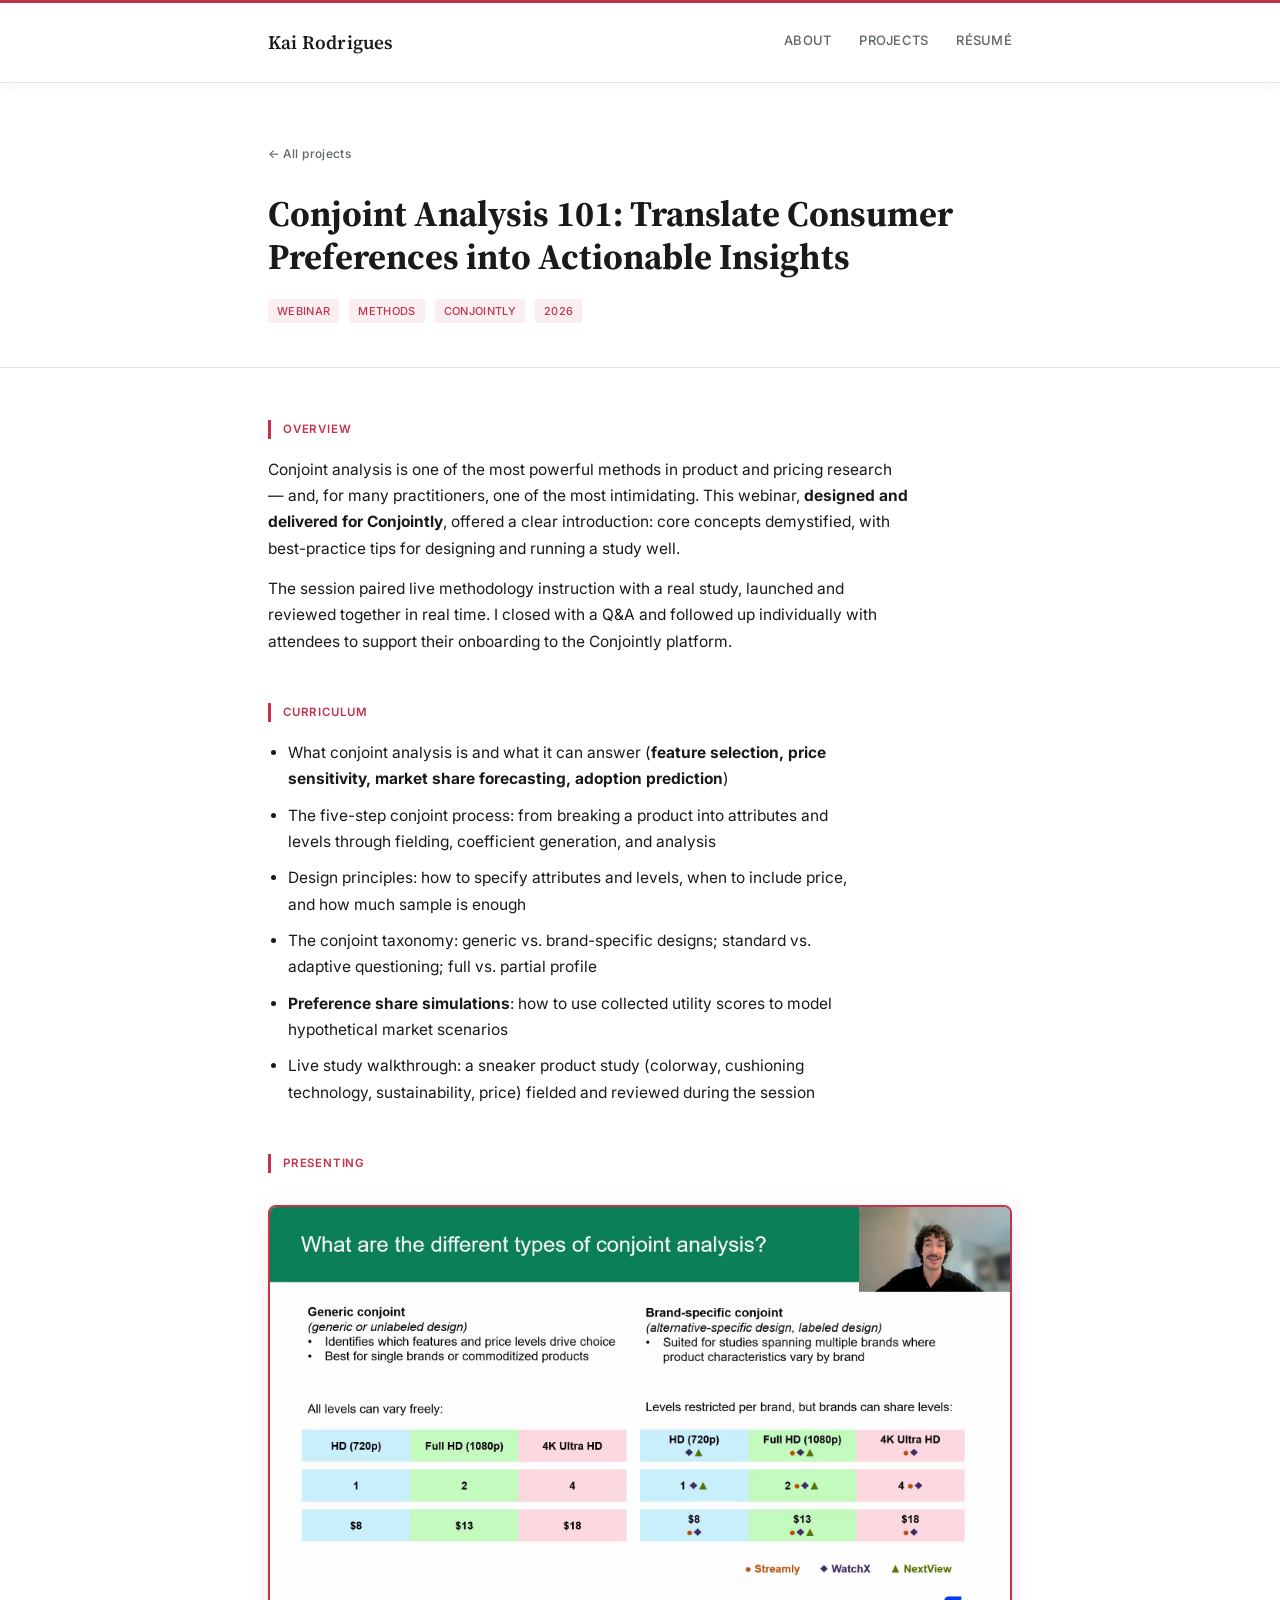
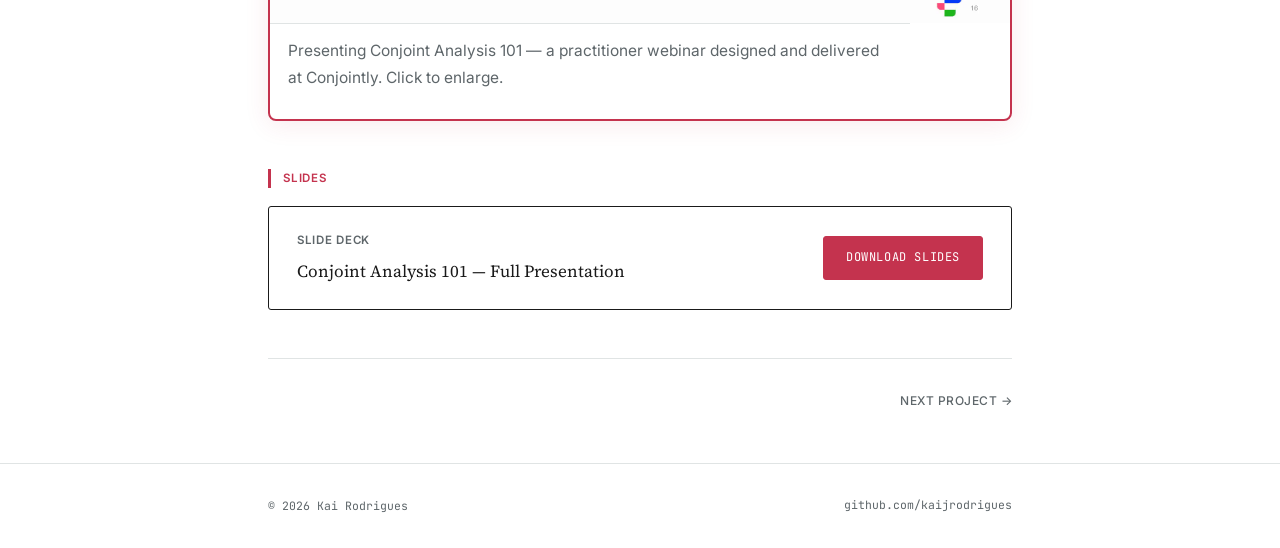
==== commit 0414e187: "Final changes of the night" ====
--- a/projects/project1.html
+++ b/projects/project1.html
@@ -39,13 +39,13 @@
     <section>
       <h2>Overview</h2>
       <p>
-        Conjoint analysis is one of the <strong>most powerful methods in product and pricing
-        research</strong> — and, for many practitioners, one of the most intimidating. This webinar,
+        Conjoint analysis is one of the most powerful methods in product and pricing
+        research — and, for many practitioners, one of the most intimidating. This webinar,
         <strong>designed and delivered for Conjointly</strong>, offered a clear introduction: core concepts
         demystified, with best-practice tips for designing and running a study well.
       </p>
       <p>
-        The session paired <strong>live methodology instruction with a real study</strong>, launched and
+        The session paired live methodology instruction with a real study, launched and
         reviewed together in real time. I closed with a Q&amp;A and followed up individually
         with attendees to support their onboarding to the Conjointly platform.
       </p>
@@ -55,11 +55,11 @@
       <h2>Curriculum</h2>
       <ul>
         <li>What conjoint analysis is and what it can answer (<strong>feature selection, price sensitivity, market share forecasting, adoption prediction</strong>)</li>
-        <li>The <strong>five-step conjoint process</strong>: from breaking a product into attributes and levels through fielding, coefficient generation, and analysis</li>
-        <li><strong>Design principles</strong>: how to specify attributes and levels, when to include price, and how much sample is enough</li>
-        <li>The <strong>conjoint taxonomy</strong>: generic vs. brand-specific designs; standard vs. adaptive questioning; full vs. partial profile</li>
-        <li><strong>Preference share simulations</strong>: how to use collected <strong>utility scores</strong> to model hypothetical market scenarios</li>
-        <li><strong>Live study walkthrough</strong>: a sneaker product study (colorway, cushioning technology, sustainability, price) fielded and reviewed during the session</li>
+        <li>The five-step conjoint process: from breaking a product into attributes and levels through fielding, coefficient generation, and analysis</li>
+        <li>Design principles: how to specify attributes and levels, when to include price, and how much sample is enough</li>
+        <li>The conjoint taxonomy: generic vs. brand-specific designs; standard vs. adaptive questioning; full vs. partial profile</li>
+        <li><strong>Preference share simulations</strong>: how to use collected utility scores to model hypothetical market scenarios</li>
+        <li>Live study walkthrough: a sneaker product study (colorway, cushioning technology, sustainability, price) fielded and reviewed during the session</li>
       </ul>
     </section>
 
--- a/assets/style.css
+++ b/assets/style.css
@@ -1,26 +1,25 @@
 /* ============================================
    Kai Rodrigues — Portfolio
-   Design system: white / ink / cherry / dash-blue
+   Design system: white / ink / cherry
    ============================================ */
 
 @import url('https://fonts.googleapis.com/css2?family=Source+Serif+4:opsz,wght@8..60,400;8..60,500;8..60,600&family=Inter:wght@400;500;600&family=JetBrains+Mono:wght@400;500&display=swap');
 
 :root {
   --color-bg:         #FFFFFF;
-  --color-warm:       #EDF6FA;
   --color-ink:        #1A1A1A;
   --color-maroon:     #C4334E;
-  --color-maroon-dim: #C4334E1A;
-  --color-muted:      #5A6872;
-  --color-line:       #C3D9E0;
-  --color-dash:       #1272BE;
+  --color-maroon-dim: #C4334E15;
+  --color-maroon-lt:  #CF4D63;
+  --color-muted:      #5E666A;
+  --color-line:       #E0E4E4;
 
   --font-display: 'Source Serif 4', Georgia, serif;
   --font-body:    'Inter', -apple-system, sans-serif;
   --font-mono:    'JetBrains Mono', 'SF Mono', monospace;
 
-  --content-width: 760px;
-  --gutter: 24px;
+  --content-width: 800px;
+  --gutter: 28px;
 }
 
 * { box-sizing: border-box; }
@@ -38,7 +37,7 @@
   color: var(--color-ink);
   font-family: var(--font-body);
   font-size: 16px;
-  line-height: 1.6;
+  line-height: 1.65;
   -webkit-font-smoothing: antialiased;
 }
 
@@ -59,22 +58,27 @@
 /* ---------- Header / Nav ---------- */
 
 header.site-header {
+  background: var(--color-bg);
   border-top: 3px solid var(--color-maroon);
   border-bottom: 1px solid var(--color-line);
-  padding: 28px 0;
+  padding: 24px 0;
+  box-shadow: 0 2px 16px rgba(0, 0, 0, 0.05);
+  position: sticky;
+  top: 0;
+  z-index: 100;
 }
 
 .site-header .wrap {
   display: flex;
   justify-content: space-between;
-  align-items: baseline;
+  align-items: center;
   flex-wrap: wrap;
   gap: 12px;
 }
 
 .site-header .name {
   font-family: var(--font-display);
-  font-size: 20px;
+  font-size: 19px;
   font-weight: 600;
   letter-spacing: 0.01em;
 }
@@ -82,9 +86,10 @@
 .site-header nav {
   display: flex;
   gap: 28px;
-  font-family: var(--font-mono);
-  font-size: 12.5px;
-  letter-spacing: 0.04em;
+  font-family: var(--font-body);
+  font-size: 13px;
+  font-weight: 500;
+  letter-spacing: 0.02em;
   text-transform: uppercase;
 }
 
@@ -109,63 +114,65 @@
 /* ---------- Hero ---------- */
 
 .hero {
-  padding: 64px 0 56px;
+  padding: 56px 0 64px;
   border-bottom: 1px solid var(--color-line);
+}
+
+/* Browser window frame */
+.browser-window {
+  border: 2px solid var(--color-maroon);
+  border-radius: 10px;
+  overflow: hidden;
+  box-shadow: 0 8px 40px rgba(196, 51, 78, 0.14), 0 2px 8px rgba(0, 0, 0, 0.06);
+}
+
+/* Title bar / chrome */
+.browser-chrome {
+  background: var(--color-maroon);
+  padding: 11px 20px;
+  display: flex;
+  align-items: center;
+}
+
+.browser-title {
+  font-family: var(--font-body);
+  font-size: 12.5px;
+  font-weight: 500;
+  letter-spacing: 0.04em;
+  text-transform: uppercase;
+  color: rgba(255, 255, 255, 0.92);
+}
+
+/* Content area */
+.browser-content {
+  background: var(--color-bg);
+  padding: 40px;
 }
 
 .hero-grid {
   display: grid;
-  grid-template-columns: 1fr 210px;
+  grid-template-columns: 1fr 240px;
   gap: 32px;
-  align-items: start;
-  margin-bottom: 36px;
-}
-
-/* Dashboard panel — the blue box */
-.hero-panel {
-  background: var(--color-dash);
-  padding: 40px;
-  border-radius: 2px;
-  box-shadow: 6px 6px 0 var(--color-maroon);
-}
-
-.hero-panel .eyebrow {
-  font-family: var(--font-mono);
-  font-size: 12.5px;
-  letter-spacing: 0.08em;
-  text-transform: uppercase;
-  color: rgba(255, 255, 255, 0.65);
-  margin: 0 0 18px;
-  display: flex;
-  align-items: center;
-  gap: 10px;
-}
-
-.hero-panel .eyebrow::before {
-  content: '';
-  width: 22px;
-  height: 1px;
-  background: rgba(255, 255, 255, 0.4);
-  flex-shrink: 0;
-}
-
-.hero-panel h1 {
+  align-items: center;
+  margin-bottom: 32px;
+}
+
+.hero-grid h1 {
   font-family: var(--font-display);
-  font-size: clamp(26px, 4vw, 38px);
-  line-height: 1.15;
+  font-size: clamp(24px, 3.8vw, 38px);
+  line-height: 1.18;
   font-weight: 600;
-  color: #FFFFFF;
+  color: var(--color-ink);
   margin: 0;
-  max-width: none;
 }
 
 /* Headshot slot — 3:4 ratio */
 .hero-photo {
   aspect-ratio: 3 / 4;
-  border-radius: 2px;
+  border-radius: 6px;
   overflow: hidden;
-  background: var(--color-warm);
-  border: 2px dashed var(--color-line);
+  background: #F5F5F5;
+  border: 1.5px dashed var(--color-line);
   display: flex;
   align-items: center;
   justify-content: center;
@@ -195,15 +202,16 @@
 }
 
 .hero p.lede {
-  font-size: 17px;
-  color: var(--color-muted);
-  max-width: 56ch;
+  font-size: 16px;
+  color: var(--color-muted);
+  max-width: 58ch;
   margin: 0 0 28px;
+  line-height: 1.7;
 }
 
 .hero .actions {
   display: flex;
-  gap: 16px;
+  gap: 14px;
   flex-wrap: wrap;
 }
 
@@ -211,12 +219,12 @@
 
 .btn {
   font-family: var(--font-mono);
-  font-size: 12.5px;
-  letter-spacing: 0.04em;
-  text-transform: uppercase;
-  padding: 11px 20px;
-  border: 1px solid var(--color-ink);
-  border-radius: 2px;
+  font-size: 12px;
+  letter-spacing: 0.05em;
+  text-transform: uppercase;
+  padding: 11px 22px;
+  border: 1.5px solid var(--color-ink);
+  border-radius: 3px;
   transition: background 0.15s ease, color 0.15s ease, border-color 0.15s ease;
   display: inline-flex;
   align-items: center;
@@ -235,8 +243,8 @@
 }
 
 .btn.primary:hover {
-  background: #A52B42;
-  border-color: #A52B42;
+  background: var(--color-maroon-lt);
+  border-color: var(--color-maroon-lt);
 }
 
 /* ---------- About body ---------- */
@@ -248,9 +256,10 @@
 
 .about-body h2,
 .section-heading {
-  font-family: var(--font-mono);
-  font-size: 12.5px;
-  letter-spacing: 0.08em;
+  font-family: var(--font-body);
+  font-size: 11.5px;
+  font-weight: 600;
+  letter-spacing: 0.07em;
   text-transform: uppercase;
   color: var(--color-muted);
   margin: 0 0 24px;
@@ -266,6 +275,53 @@
 
 .about-body p:last-child { margin-bottom: 0; }
 
+/* ---------- Data Viz Panels ---------- */
+
+.viz-section {
+  padding: 56px 0;
+  border-bottom: 1px solid var(--color-line);
+}
+
+.viz-row {
+  display: grid;
+  grid-template-columns: 1fr 1fr;
+  gap: 24px;
+}
+
+.viz-box {
+  aspect-ratio: 4 / 3;
+  border: 2px solid var(--color-maroon);
+  border-radius: 10px;
+  overflow: hidden;
+  background: var(--color-bg);
+  box-shadow: 0 6px 32px rgba(196, 51, 78, 0.12), 0 2px 6px rgba(0, 0, 0, 0.05);
+  display: flex;
+  align-items: center;
+  justify-content: center;
+  position: relative;
+}
+
+.viz-box::after {
+  content: '── visualization ──';
+  font-family: var(--font-mono);
+  font-size: 10px;
+  color: var(--color-muted);
+  text-transform: uppercase;
+  letter-spacing: 0.06em;
+  opacity: 0.45;
+}
+
+.viz-box:has(img)::after { display: none; }
+
+.viz-box img {
+  position: absolute;
+  inset: 0;
+  width: 100%;
+  height: 100%;
+  object-fit: cover;
+  display: block;
+}
+
 /* ---------- Project Index ---------- */
 
 .project-index {
@@ -280,29 +336,31 @@
 
 .index-row {
   display: grid;
-  grid-template-columns: 36px 1fr auto;
+  grid-template-columns: 40px 1fr auto;
   gap: 20px;
   align-items: baseline;
-  padding: 24px 12px 24px 0;
+  padding: 28px 0;
   border-bottom: 1px solid var(--color-line);
-  border-radius: 3px;
   transition: padding-left 0.18s ease, background-color 0.18s ease;
   position: relative;
 }
 
-.index-row:first-child { padding-top: 0; }
+.index-row:first-child {
+  border-top: 1px solid var(--color-line);
+}
 
 .index-row a.row-link { position: absolute; inset: 0; }
 
 .index-row:hover {
-  padding-left: 8px;
-  background-color: rgba(18, 114, 190, 0.05);
+  padding-left: 10px;
+  background-color: rgba(196, 51, 78, 0.04);
 }
 
 .index-row .num {
   font-family: var(--font-mono);
-  font-size: 13px;
+  font-size: 12px;
   color: var(--color-maroon);
+  letter-spacing: 0.04em;
 }
 
 .index-row .title-block h3 {
@@ -328,13 +386,14 @@
 }
 
 .tag {
-  font-family: var(--font-mono);
+  font-family: var(--font-body);
   font-size: 11px;
+  font-weight: 500;
   letter-spacing: 0.03em;
   text-transform: uppercase;
   color: var(--color-maroon);
   background: var(--color-maroon-dim);
-  padding: 4px 8px;
+  padding: 3px 9px;
   border-radius: 2px;
   white-space: nowrap;
 }
@@ -353,7 +412,7 @@
   flex-wrap: wrap;
   gap: 12px;
   font-family: var(--font-mono);
-  font-size: 12px;
+  font-size: 11.5px;
   color: var(--color-muted);
 }
 
@@ -371,13 +430,15 @@
 /* ---------- Project Detail Page ---------- */
 
 .project-hero {
-  padding: 56px 0 40px;
+  padding: 56px 0 44px;
   border-bottom: 1px solid var(--color-line);
 }
 
 .breadcrumb {
-  font-family: var(--font-mono);
+  font-family: var(--font-body);
   font-size: 12px;
+  font-weight: 500;
+  letter-spacing: 0.03em;
   color: var(--color-muted);
   margin-bottom: 28px;
   display: inline-block;
@@ -387,7 +448,7 @@
 
 .project-hero h1 {
   font-family: var(--font-display);
-  font-size: clamp(28px, 4.5vw, 38px);
+  font-size: clamp(26px, 4vw, 36px);
   line-height: 1.2;
   margin: 0 0 20px;
 }
@@ -400,23 +461,24 @@
 }
 
 .project-body {
-  padding: 48px 0;
+  padding: 52px 0;
 }
 
 .project-body section {
-  margin-bottom: 44px;
+  margin-bottom: 48px;
 }
 
 .project-body section:last-child { margin-bottom: 0; }
 
 .project-body h2 {
-  font-family: var(--font-mono);
-  font-size: 12.5px;
-  letter-spacing: 0.08em;
+  font-family: var(--font-body);
+  font-size: 11.5px;
+  font-weight: 600;
+  letter-spacing: 0.07em;
   text-transform: uppercase;
   color: var(--color-maroon);
-  margin: 0 0 16px;
-  padding-left: 10px;
+  margin: 0 0 18px;
+  padding-left: 12px;
   border-left: 3px solid var(--color-maroon);
 }
 
@@ -424,30 +486,31 @@
   max-width: 64ch;
   font-size: 15.5px;
   margin: 0 0 14px;
+  line-height: 1.7;
 }
 
 .project-body ul {
   max-width: 60ch;
   padding-left: 20px;
   font-size: 15.5px;
-}
-
-.project-body li { margin-bottom: 8px; }
-
-/* ---------- Figure / Dashboard Image Panel ---------- */
+  line-height: 1.7;
+}
+
+.project-body li { margin-bottom: 10px; }
+
+/* ---------- Figure / Image Card ---------- */
 
 .figure {
-  background: var(--color-dash);
-  border-radius: 2px;
-  padding: 20px;
+  border: 2px solid var(--color-maroon);
+  border-radius: 8px;
+  overflow: hidden;
   margin: 32px 0;
-  box-shadow: 6px 6px 0 var(--color-maroon);
+  box-shadow: 0 4px 24px rgba(196, 51, 78, 0.1);
 }
 
 .figure img {
   width: 100%;
   display: block;
-  border-radius: 1px;
 }
 
 .figure img.zoomable {
@@ -455,21 +518,23 @@
   transition: opacity 0.15s ease;
 }
 
-.figure img.zoomable:hover { opacity: 0.88; }
+.figure img.zoomable:hover { opacity: 0.92; }
 
 .figure-caption {
-  font-family: var(--font-mono);
-  font-size: 12px;
-  color: rgba(255, 255, 255, 0.7);
-  margin-top: 20px;
-  margin-bottom: 4px;
+  font-family: var(--font-body);
+  font-size: 13px;
+  color: var(--color-muted);
+  padding: 14px 18px;
+  margin: 0;
+  border-top: 1px solid var(--color-line);
+  line-height: 1.6;
 }
 
 /* ---------- Slides box ---------- */
 
 .code-link-box {
-  border: 1px solid var(--color-ink);
-  border-radius: 2px;
+  border: 1.5px solid var(--color-ink);
+  border-radius: 3px;
   padding: 24px 28px;
   display: flex;
   justify-content: space-between;
@@ -479,10 +544,11 @@
 }
 
 .code-link-box .label {
-  font-family: var(--font-mono);
-  font-size: 12.5px;
-  color: var(--color-muted);
-  letter-spacing: 0.04em;
+  font-family: var(--font-body);
+  font-size: 11.5px;
+  font-weight: 600;
+  color: var(--color-muted);
+  letter-spacing: 0.06em;
   text-transform: uppercase;
   margin: 0 0 6px;
 }
@@ -502,8 +568,9 @@
 }
 
 .prev-next a {
-  font-family: var(--font-mono);
+  font-family: var(--font-body);
   font-size: 12px;
+  font-weight: 500;
   text-transform: uppercase;
   letter-spacing: 0.04em;
   color: var(--color-muted);
@@ -517,13 +584,13 @@
   display: none;
   position: fixed;
   inset: 0;
-  background: rgba(8, 18, 22, 0.9);
+  background: rgba(8, 18, 18, 0.92);
   z-index: 1000;
   justify-content: center;
   align-items: center;
   cursor: zoom-out;
-  backdrop-filter: blur(6px);
-  -webkit-backdrop-filter: blur(6px);
+  backdrop-filter: blur(8px);
+  -webkit-backdrop-filter: blur(8px);
 }
 
 .lightbox-overlay.open { display: flex; }
@@ -532,8 +599,8 @@
   max-width: 90vw;
   max-height: 90vh;
   object-fit: contain;
-  border-radius: 2px;
-  box-shadow: 0 32px 96px rgba(0, 0, 0, 0.6);
+  border-radius: 3px;
+  box-shadow: 0 40px 100px rgba(0, 0, 0, 0.7);
   animation: lb-in 0.18s ease;
   cursor: default;
 }
@@ -545,15 +612,18 @@
 
 /* ---------- Responsive ---------- */
 
-@media (max-width: 600px) {
+@media (max-width: 640px) {
   .hero-grid {
     grid-template-columns: 1fr;
   }
   .hero-photo {
-    max-height: 320px;
+    max-height: 280px;
   }
-  .hero-panel {
-    box-shadow: 4px 4px 0 var(--color-maroon);
+  .browser-content {
+    padding: 28px 24px 32px;
+  }
+  .viz-row {
+    grid-template-columns: 1fr;
   }
   .index-row {
     grid-template-columns: 1fr;
@@ -561,6 +631,6 @@
   }
   .index-row .tags { justify-content: flex-start; }
   .site-header nav { gap: 16px; }
-  .hero { padding: 48px 0 40px; }
+  .hero { padding: 40px 0 48px; }
   .code-link-box { flex-direction: column; align-items: flex-start; }
 }
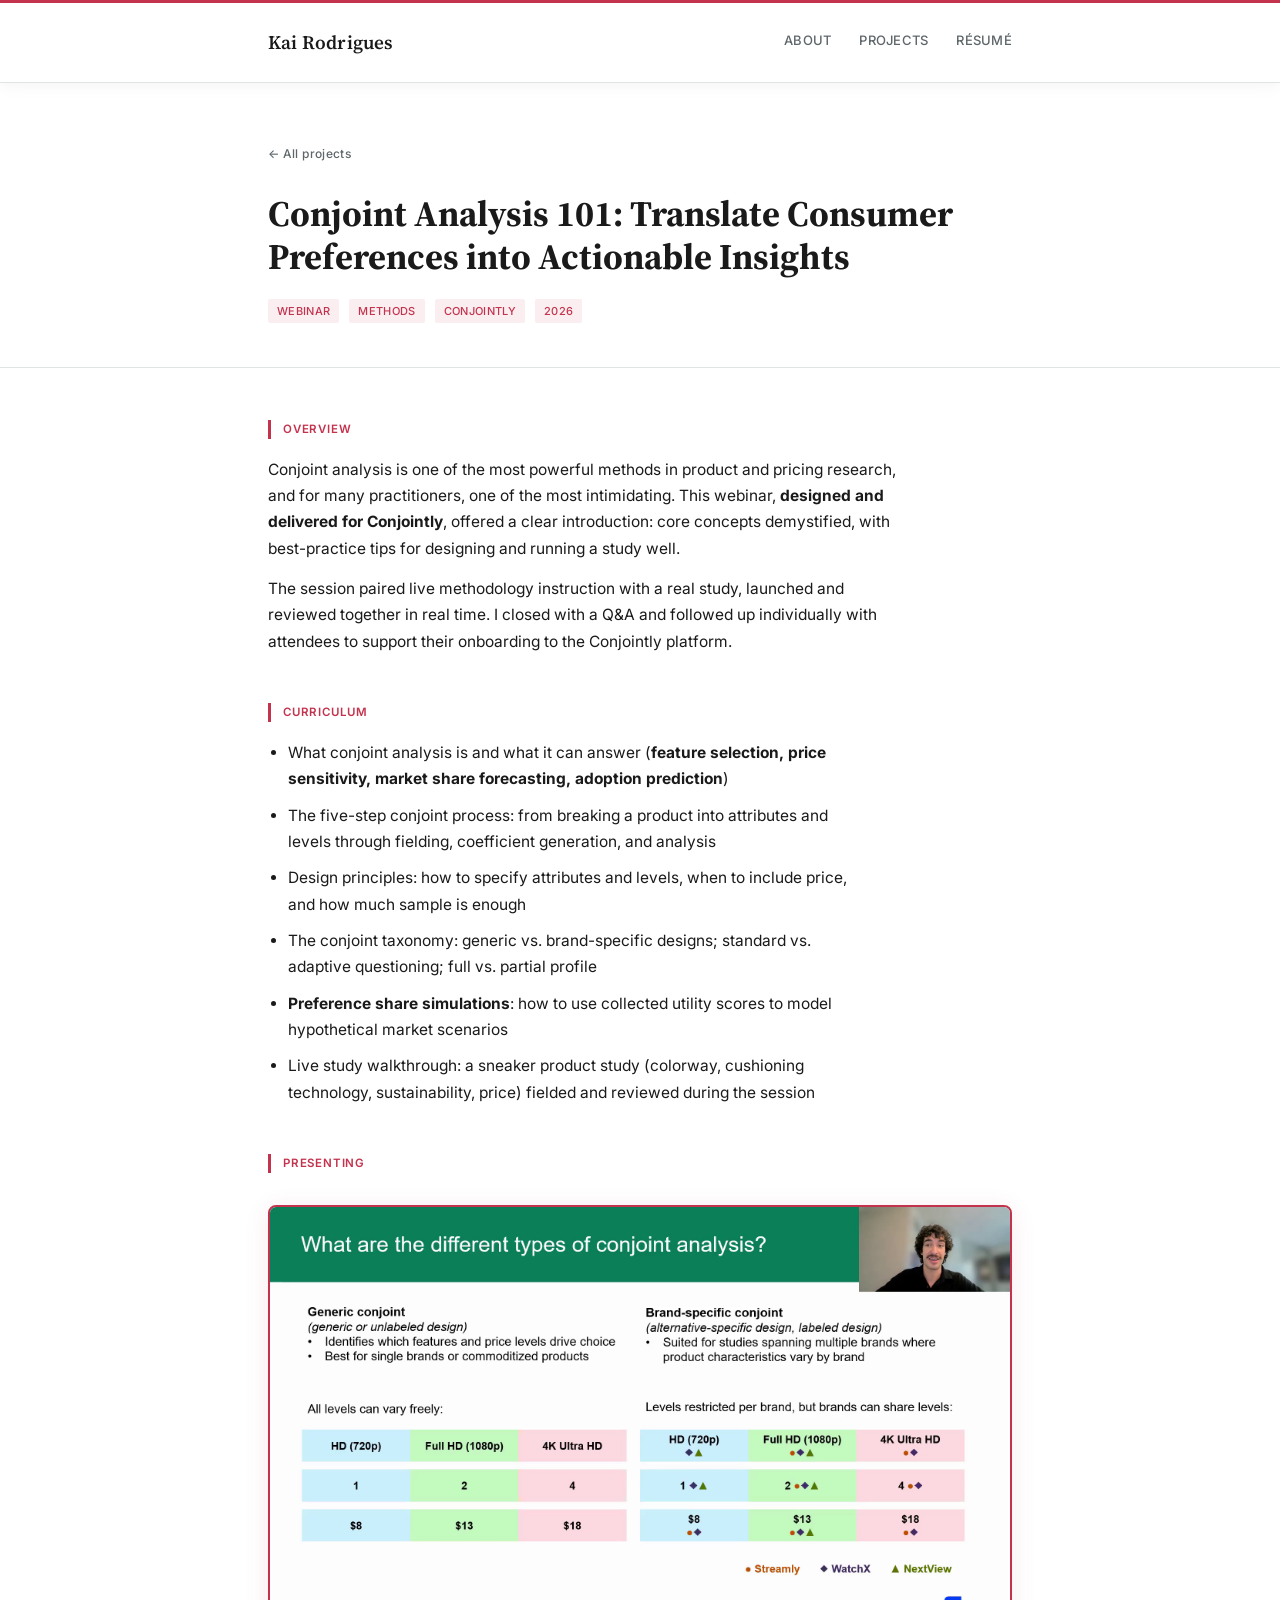
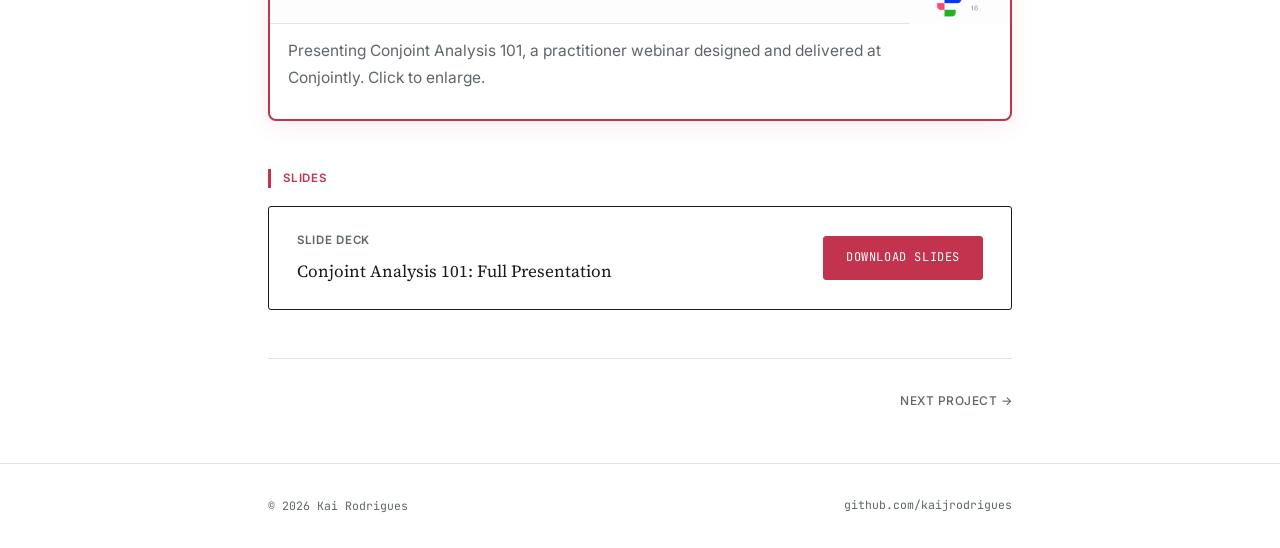
==== commit adb1934a: "Big changes to project content" ====
--- a/projects/project1.html
+++ b/projects/project1.html
@@ -40,7 +40,7 @@
       <h2>Overview</h2>
       <p>
         Conjoint analysis is one of the most powerful methods in product and pricing
-        research — and, for many practitioners, one of the most intimidating. This webinar,
+        research, and for many practitioners, one of the most intimidating. This webinar,
         <strong>designed and delivered for Conjointly</strong>, offered a clear introduction: core concepts
         demystified, with best-practice tips for designing and running a study well.
       </p>
@@ -67,7 +67,7 @@
       <h2>Presenting</h2>
       <div class="figure">
         <img class="zoomable" src="../assets/conjoint-webinar-presenting.png" alt="Kai Rodrigues presenting the Conjoint Analysis 101 webinar">
-        <p class="figure-caption">Presenting Conjoint Analysis 101 — a practitioner webinar designed and delivered at Conjointly. Click to enlarge.</p>
+        <p class="figure-caption">Presenting Conjoint Analysis 101, a practitioner webinar designed and delivered at Conjointly. Click to enlarge.</p>
       </div>
     </section>
 
@@ -76,7 +76,7 @@
       <div class="code-link-box">
         <div>
           <p class="label">Slide deck</p>
-          <p class="repo-name">Conjoint Analysis 101 — Full Presentation</p>
+          <p class="repo-name">Conjoint Analysis 101: Full Presentation</p>
         </div>
         <a class="btn primary" href="../assets/conjoint-analysis-101.pdf">Download slides</a>
       </div>
--- a/assets/style.css
+++ b/assets/style.css
@@ -617,7 +617,10 @@
     grid-template-columns: 1fr;
   }
   .hero-photo {
-    max-height: 280px;
+    width: 140px;
+    max-height: 190px;
+    margin: 0 auto;
+    order: -1;
   }
   .browser-content {
     padding: 28px 24px 32px;
@@ -633,4 +636,7 @@
   .site-header nav { gap: 16px; }
   .hero { padding: 40px 0 48px; }
   .code-link-box { flex-direction: column; align-items: flex-start; }
-}
+  .project-body p,
+  .project-body ul { max-width: 100%; }
+  .prev-next { flex-direction: column; gap: 16px; }
+}
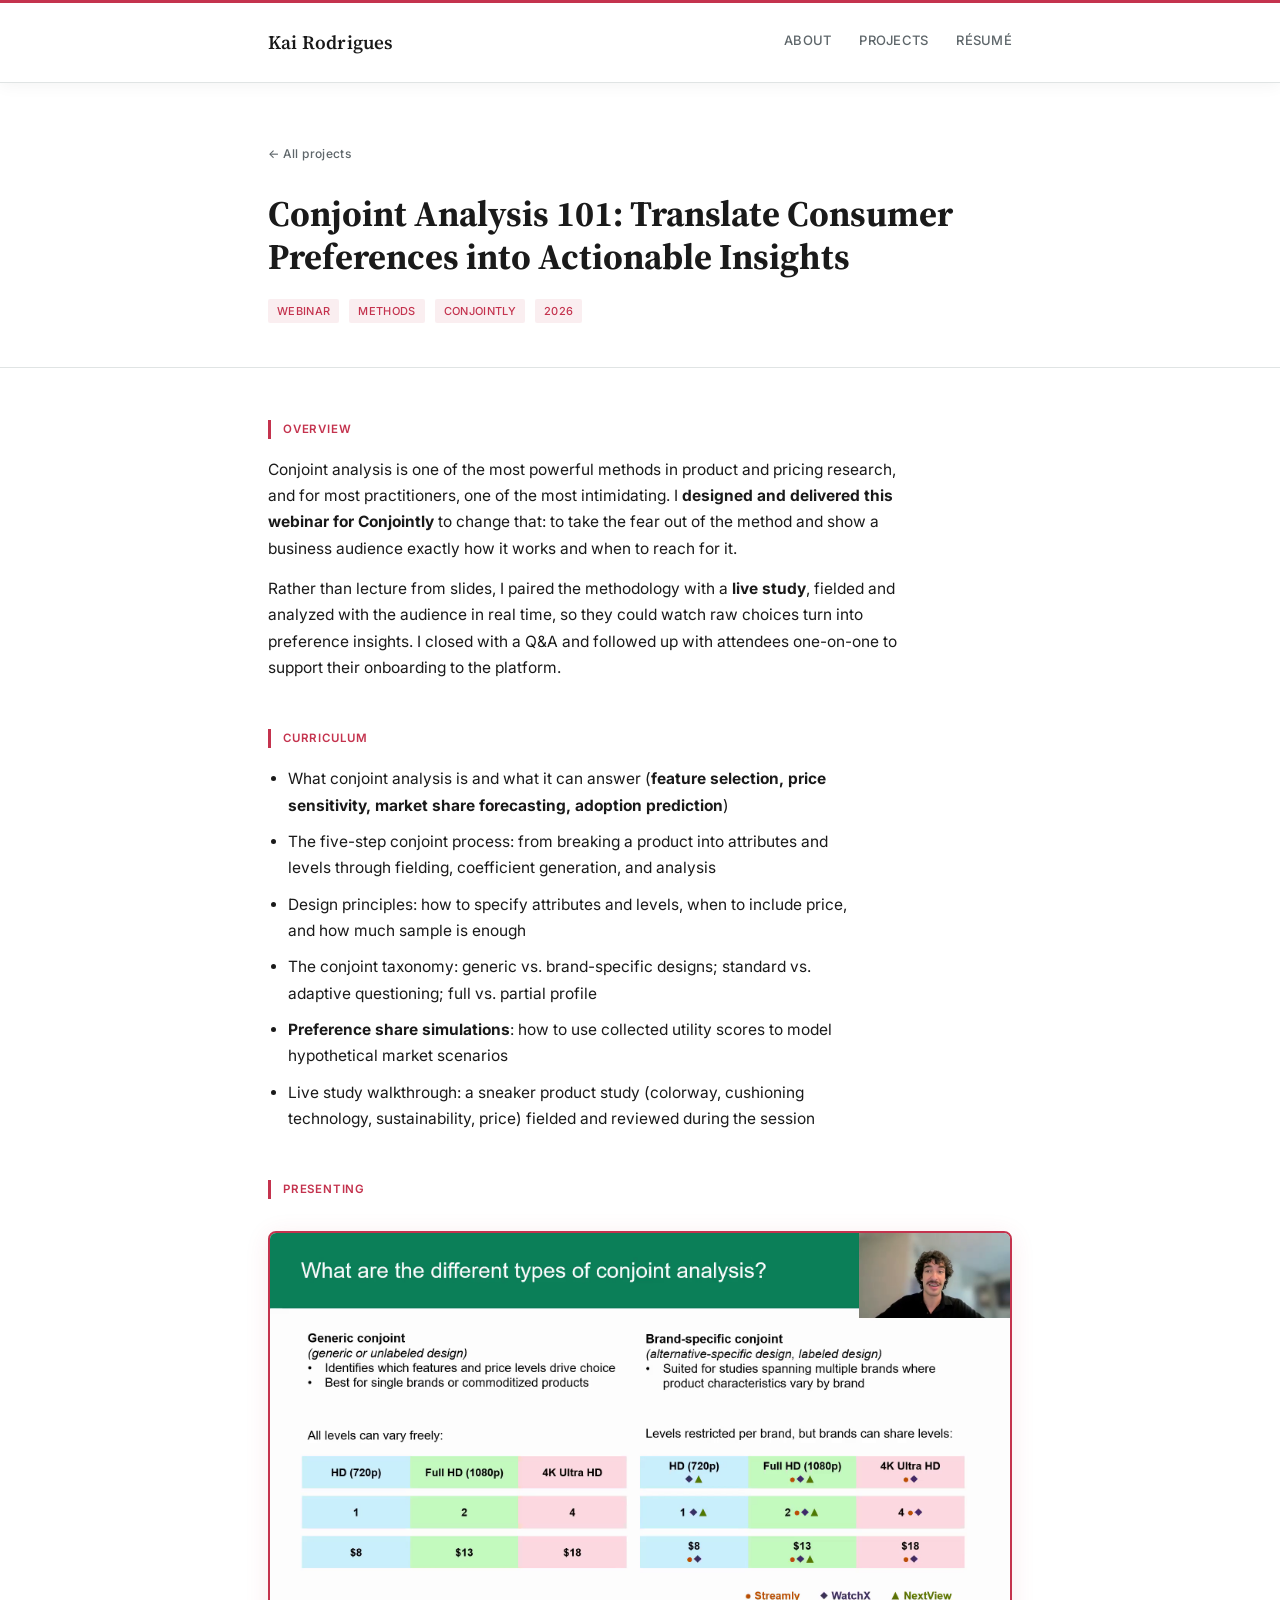
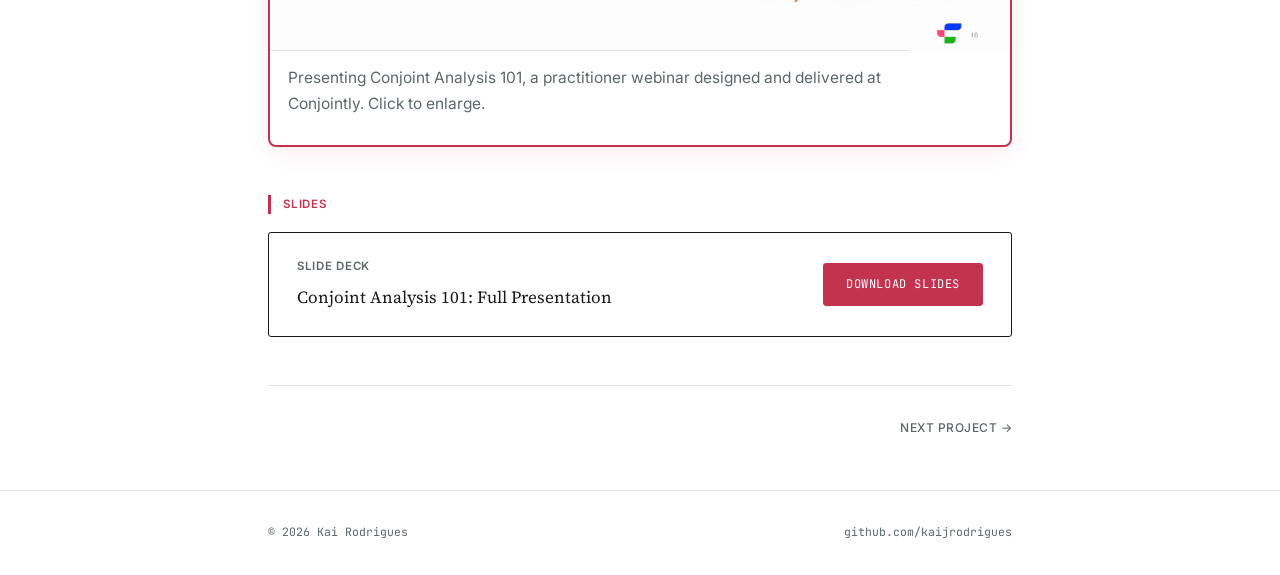
==== commit 0676cd84: "Added in images and visualizations" ====
--- a/projects/project1.html
+++ b/projects/project1.html
@@ -39,15 +39,16 @@
     <section>
       <h2>Overview</h2>
       <p>
-        Conjoint analysis is one of the most powerful methods in product and pricing
-        research, and for many practitioners, one of the most intimidating. This webinar,
-        <strong>designed and delivered for Conjointly</strong>, offered a clear introduction: core concepts
-        demystified, with best-practice tips for designing and running a study well.
+        Conjoint analysis is one of the most powerful methods in product and pricing research, and for
+        most practitioners, one of the most intimidating. I <strong>designed and delivered this webinar for
+        Conjointly</strong> to change that: to take the fear out of the method and show a business audience
+        exactly how it works and when to reach for it.
       </p>
       <p>
-        The session paired live methodology instruction with a real study, launched and
-        reviewed together in real time. I closed with a Q&amp;A and followed up individually
-        with attendees to support their onboarding to the Conjointly platform.
+        Rather than lecture from slides, I paired the methodology with a <strong>live study</strong>, fielded
+        and analyzed with the audience in real time, so they could watch raw choices turn into preference
+        insights. I closed with a Q&amp;A and followed up with attendees one-on-one to support their
+        onboarding to the platform.
       </p>
     </section>
 
--- a/assets/style.css
+++ b/assets/style.css
@@ -396,6 +396,32 @@
   padding: 3px 9px;
   border-radius: 2px;
   white-space: nowrap;
+}
+
+/* ---------- Contact ---------- */
+
+.contact {
+  padding: 64px 0 80px;
+  border-top: 1px solid var(--color-line);
+}
+
+.contact-lede {
+  max-width: 52ch;
+  font-size: 16px;
+  color: var(--color-muted);
+  margin: 0 0 28px;
+  line-height: 1.7;
+}
+
+.contact-actions {
+  display: flex;
+  gap: 14px;
+  flex-wrap: wrap;
+}
+
+.contact-actions .btn.email {
+  text-transform: none;
+  letter-spacing: 0.01em;
 }
 
 /* ---------- Footer ---------- */
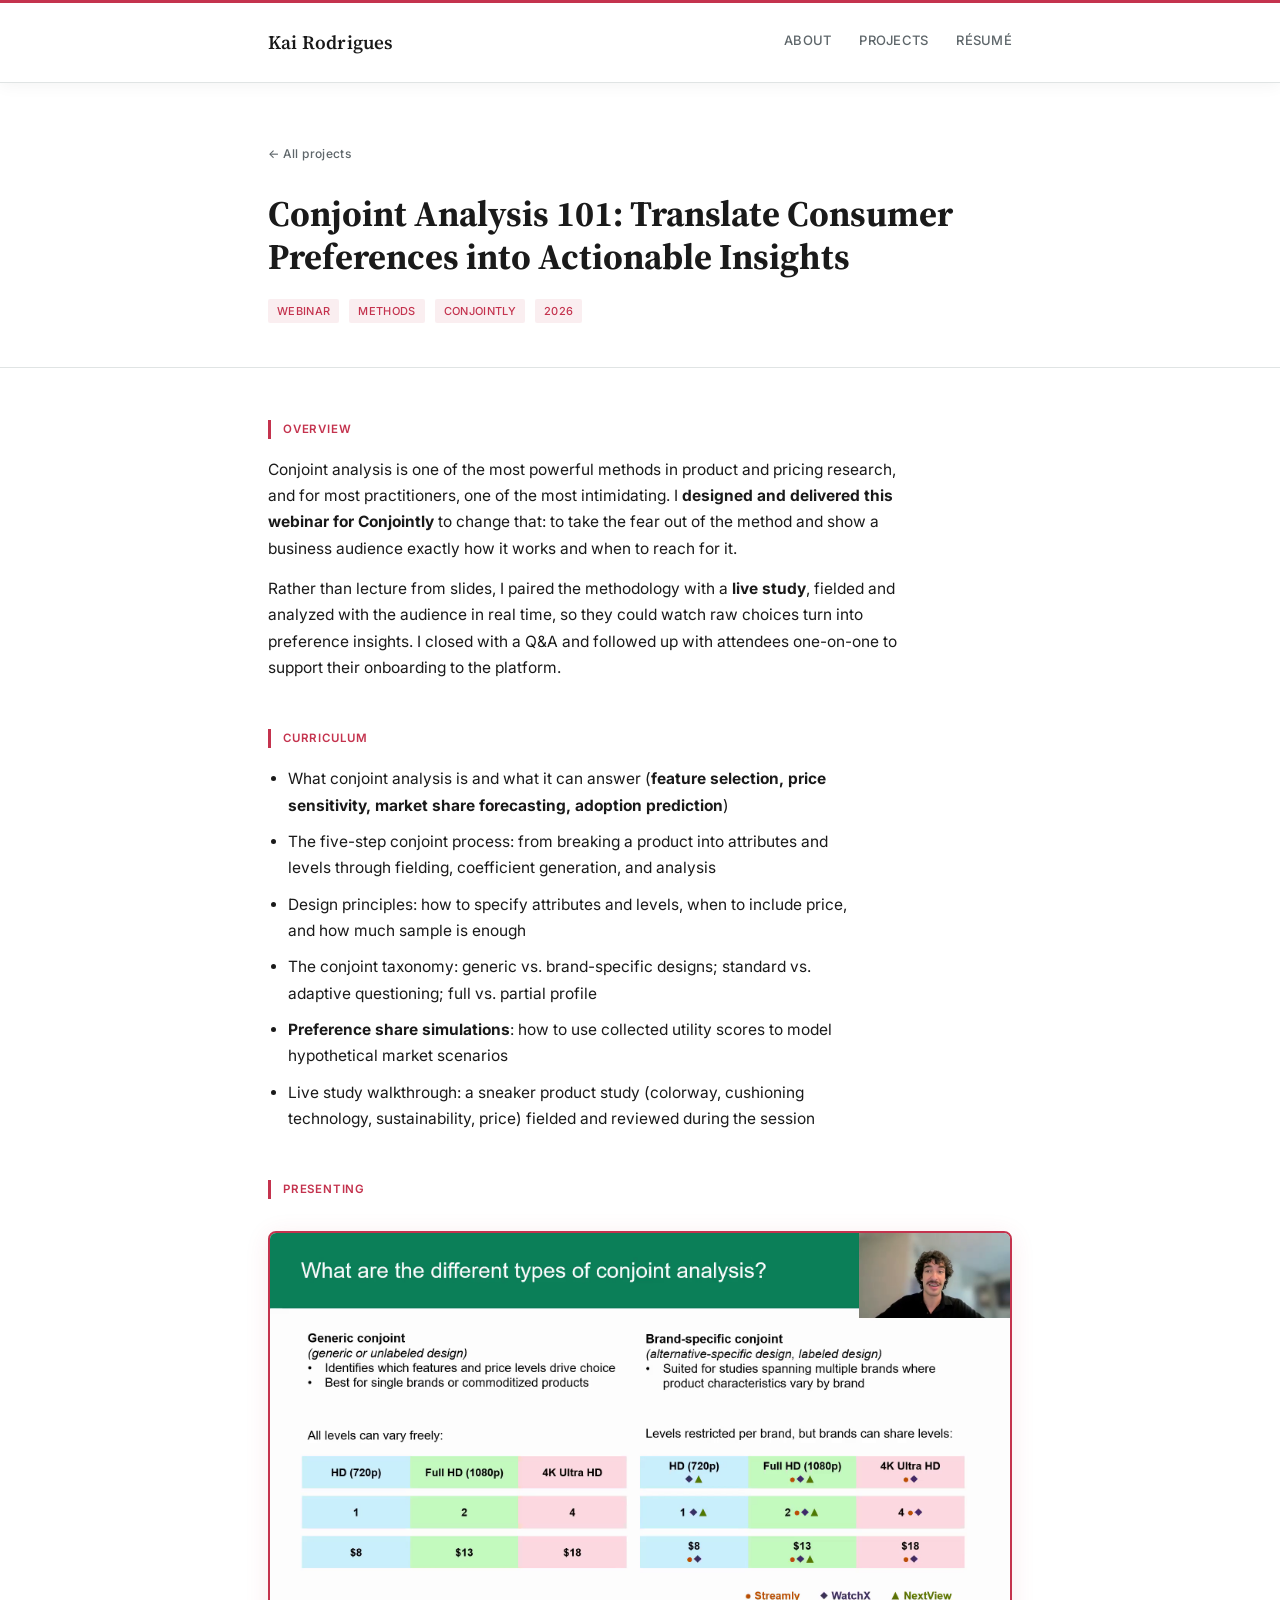
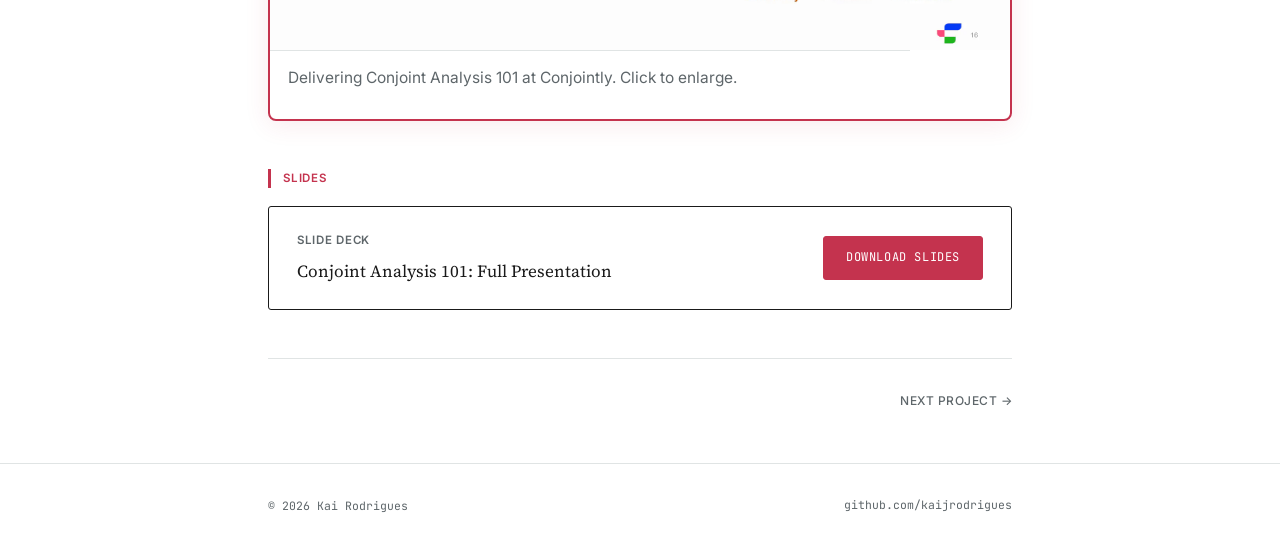
==== commit 5d21a305: "Change data in Project 2" ====
--- a/projects/project1.html
+++ b/projects/project1.html
@@ -68,7 +68,7 @@
       <h2>Presenting</h2>
       <div class="figure">
         <img class="zoomable" src="../assets/conjoint-webinar-presenting.png" alt="Kai Rodrigues presenting the Conjoint Analysis 101 webinar">
-        <p class="figure-caption">Presenting Conjoint Analysis 101, a practitioner webinar designed and delivered at Conjointly. Click to enlarge.</p>
+        <p class="figure-caption">Delivering Conjoint Analysis 101 at Conjointly. Click to enlarge.</p>
       </div>
     </section>
 
